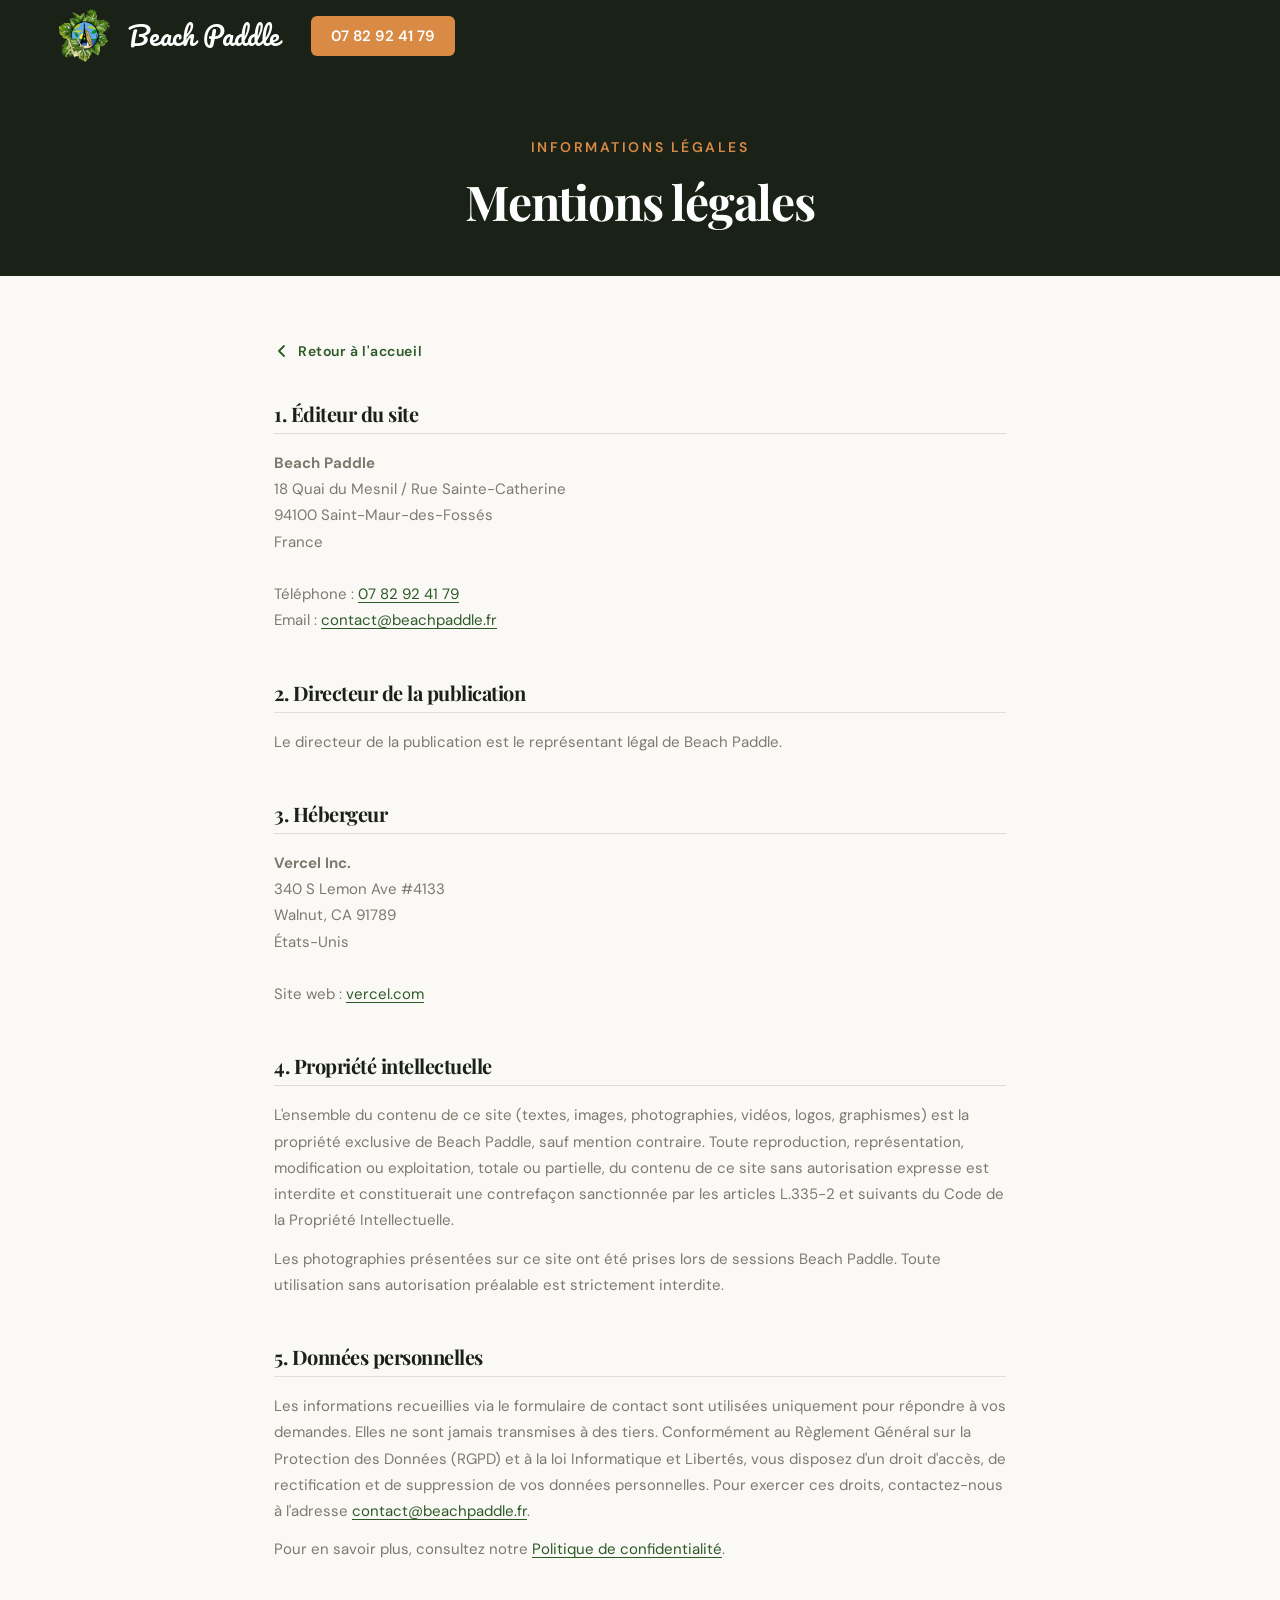
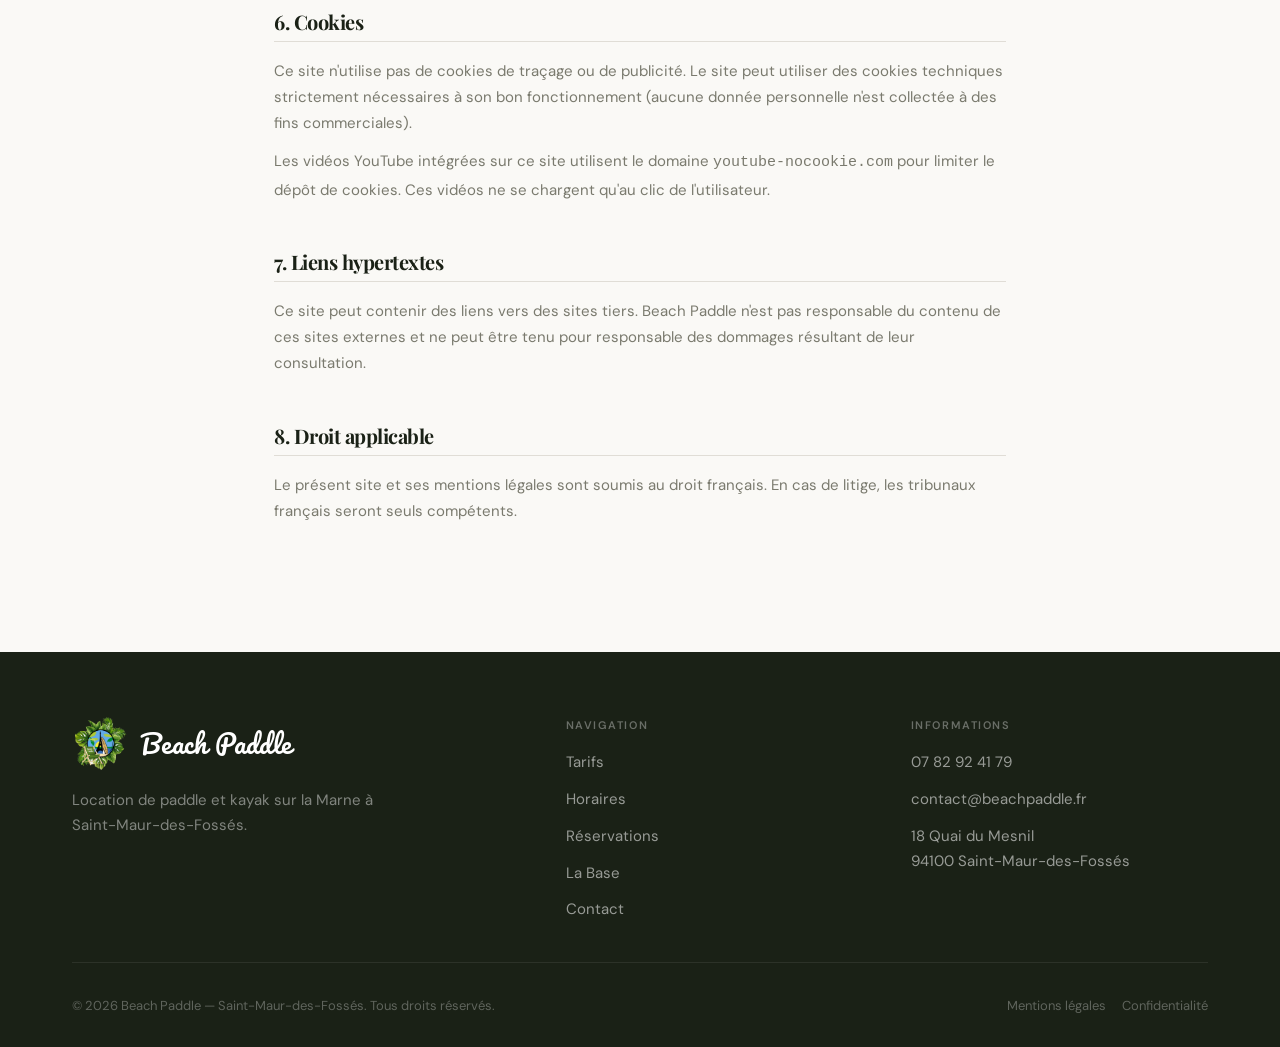
==== mentions-legales.html @ 18409915 "Add legal pages: mentions légales and politique de confidentialité Both pages include nav, footer, R" ====
<!DOCTYPE html>
<html lang="fr">
<head>
  <meta charset="UTF-8">
  <meta name="viewport" content="width=device-width, initial-scale=1.0">

  <title>Mentions légales — Beach Paddle | Saint-Maur-des-Fossés</title>
  <meta name="description" content="Mentions légales du site Beach Paddle — location de paddle et kayak sur la Marne à Saint-Maur-des-Fossés.">
  <meta name="robots" content="noindex, follow">
  <link rel="canonical" href="https://www.beachpaddle.fr/mentions-legales">

  <!-- Favicon -->
  <link rel="icon" type="image/png" href="Image Beach Paddle/LOGO à utiliser.png">

  <!-- Google Fonts -->
  <link rel="preconnect" href="https://fonts.googleapis.com">
  <link rel="preconnect" href="https://fonts.gstatic.com" crossorigin>
  <link href="https://fonts.googleapis.com/css2?family=Playfair+Display:ital,wght@0,400;0,700;1,400;1,700&family=DM+Sans:opsz,wght@9..40,300;9..40,400;9..40,500;9..40,600&family=Pacifico&display=swap" rel="stylesheet">

  <!-- Styles -->
  <link rel="stylesheet" href="css/style.css?v=6">

  <style>
    .legal-hero {
      background: var(--c-dark);
      padding: calc(var(--nav-h) + var(--sp-16)) var(--sp-6) var(--sp-12);
      text-align: center;
    }
    .legal-hero .section-label {
      color: var(--c-sand);
    }
    .legal-hero h1 {
      font-family: var(--font-serif);
      font-size: clamp(2rem, 5vw, 3rem);
      color: #fff;
      margin-top: var(--sp-3);
      font-weight: 700;
    }
    .legal-content {
      max-width: 780px;
      margin: 0 auto;
      padding: var(--sp-16) var(--sp-6) var(--sp-20);
    }
    .legal-section {
      margin-bottom: var(--sp-12);
    }
    .legal-section h2 {
      font-family: var(--font-serif);
      font-size: 1.25rem;
      font-weight: 700;
      color: var(--c-dark);
      margin-bottom: var(--sp-4);
      padding-bottom: var(--sp-2);
      border-bottom: 1px solid var(--c-border);
    }
    .legal-section p,
    .legal-section address {
      font-size: 0.9375rem;
      line-height: 1.75;
      color: var(--c-muted);
      font-style: normal;
      margin-bottom: var(--sp-3);
    }
    .legal-section a {
      color: var(--c-green);
      text-decoration: underline;
      text-underline-offset: 3px;
    }
    .legal-back {
      display: inline-flex;
      align-items: center;
      gap: 0.5rem;
      font-size: 0.875rem;
      font-weight: 600;
      color: var(--c-green);
      text-decoration: none;
      margin-bottom: var(--sp-10);
      letter-spacing: 0.04em;
    }
    .legal-back svg {
      width: 16px;
      height: 16px;
      flex-shrink: 0;
    }
    .legal-back:hover {
      color: var(--c-dark);
    }
  </style>
</head>
<body>

  <a href="#main" class="skip-link">Aller au contenu principal</a>

  <!-- NAVIGATION -->
  <nav class="nav" id="nav" role="navigation" aria-label="Navigation principale">
    <div class="nav-inner">
      <a href="/" class="nav-logo" aria-label="Beach Paddle — Accueil">
        <img src="Image Beach Paddle/New logo nobg.png" alt="Beach Paddle" width="44" height="44">
        <span class="nav-logo-text">Beach Paddle</span>
      </a>
      <a href="tel:0782924179" class="nav-cta" aria-label="Appeler Beach Paddle">
        07 82 92 41 79
      </a>
    </div>
  </nav>

  <main id="main">

    <div class="legal-hero">
      <span class="section-label">Informations légales</span>
      <h1>Mentions légales</h1>
    </div>

    <div class="legal-content">

      <a href="/" class="legal-back">
        <svg viewBox="0 0 16 16" fill="none" stroke="currentColor" stroke-width="1.8" stroke-linecap="round" stroke-linejoin="round" aria-hidden="true"><polyline points="10,3 5,8 10,13"/></svg>
        Retour à l'accueil
      </a>

      <div class="legal-section">
        <h2>1. Éditeur du site</h2>
        <address>
          <strong>Beach Paddle</strong><br>
          18 Quai du Mesnil / Rue Sainte-Catherine<br>
          94100 Saint-Maur-des-Fossés<br>
          France<br><br>
          Téléphone : <a href="tel:0782924179">07 82 92 41 79</a><br>
          Email : <a href="mailto:contact@beachpaddle.fr">contact@beachpaddle.fr</a>
        </address>
      </div>

      <div class="legal-section">
        <h2>2. Directeur de la publication</h2>
        <p>Le directeur de la publication est le représentant légal de Beach Paddle.</p>
      </div>

      <div class="legal-section">
        <h2>3. Hébergeur</h2>
        <address>
          <strong>Vercel Inc.</strong><br>
          340 S Lemon Ave #4133<br>
          Walnut, CA 91789<br>
          États-Unis<br><br>
          Site web : <a href="https://vercel.com" target="_blank" rel="noopener">vercel.com</a>
        </address>
      </div>

      <div class="legal-section">
        <h2>4. Propriété intellectuelle</h2>
        <p>L'ensemble du contenu de ce site (textes, images, photographies, vidéos, logos, graphismes) est la propriété exclusive de Beach Paddle, sauf mention contraire. Toute reproduction, représentation, modification ou exploitation, totale ou partielle, du contenu de ce site sans autorisation expresse est interdite et constituerait une contrefaçon sanctionnée par les articles L.335-2 et suivants du Code de la Propriété Intellectuelle.</p>
        <p>Les photographies présentées sur ce site ont été prises lors de sessions Beach Paddle. Toute utilisation sans autorisation préalable est strictement interdite.</p>
      </div>

      <div class="legal-section">
        <h2>5. Données personnelles</h2>
        <p>Les informations recueillies via le formulaire de contact sont utilisées uniquement pour répondre à vos demandes. Elles ne sont jamais transmises à des tiers. Conformément au Règlement Général sur la Protection des Données (RGPD) et à la loi Informatique et Libertés, vous disposez d'un droit d'accès, de rectification et de suppression de vos données personnelles. Pour exercer ces droits, contactez-nous à l'adresse <a href="mailto:contact@beachpaddle.fr">contact@beachpaddle.fr</a>.</p>
        <p>Pour en savoir plus, consultez notre <a href="/politique-confidentialite">Politique de confidentialité</a>.</p>
      </div>

      <div class="legal-section">
        <h2>6. Cookies</h2>
        <p>Ce site n'utilise pas de cookies de traçage ou de publicité. Le site peut utiliser des cookies techniques strictement nécessaires à son bon fonctionnement (aucune donnée personnelle n'est collectée à des fins commerciales).</p>
        <p>Les vidéos YouTube intégrées sur ce site utilisent le domaine <code>youtube-nocookie.com</code> pour limiter le dépôt de cookies. Ces vidéos ne se chargent qu'au clic de l'utilisateur.</p>
      </div>

      <div class="legal-section">
        <h2>7. Liens hypertextes</h2>
        <p>Ce site peut contenir des liens vers des sites tiers. Beach Paddle n'est pas responsable du contenu de ces sites externes et ne peut être tenu pour responsable des dommages résultant de leur consultation.</p>
      </div>

      <div class="legal-section">
        <h2>8. Droit applicable</h2>
        <p>Le présent site et ses mentions légales sont soumis au droit français. En cas de litige, les tribunaux français seront seuls compétents.</p>
      </div>

    </div>

  </main>

  <!-- FOOTER -->
  <footer class="footer" role="contentinfo">
    <div class="footer-inner">
      <div class="footer-top">
        <div class="footer-brand">
          <div class="footer-logo">
            <img src="Image Beach Paddle/New logo nobg.png" alt="Beach Paddle" width="40" height="40">
            <span class="footer-logo-text">Beach Paddle</span>
          </div>
          <p class="footer-tagline">
            Location de paddle et kayak sur la Marne à Saint-Maur-des-Fossés.
          </p>
        </div>

        <div>
          <div class="footer-col-title">Navigation</div>
          <nav class="footer-col-links" aria-label="Navigation pied de page">
            <a href="/#tarifs">Tarifs</a>
            <a href="/#horaires">Horaires</a>
            <a href="/#reservations">Réservations</a>
            <a href="/#la-base">La Base</a>
            <a href="/#contact">Contact</a>
          </nav>
        </div>

        <div>
          <div class="footer-col-title">Informations</div>
          <div class="footer-col-links">
            <a href="tel:0782924179">07 82 92 41 79</a>
            <a href="mailto:contact@beachpaddle.fr">contact@beachpaddle.fr</a>
            <a href="https://maps.google.com/?q=18+Quai+du+Mesnil+Saint-Maur-des-Fossés" target="_blank" rel="noopener">
              18 Quai du Mesnil<br>94100 Saint-Maur-des-Fossés
            </a>
          </div>
        </div>
      </div>

      <div class="footer-bottom">
        <p class="footer-copy">
          &copy; 2026 Beach Paddle — Saint-Maur-des-Fossés. Tous droits réservés.
        </p>
        <div class="footer-bottom-links">
          <a href="/mentions-legales">Mentions légales</a>
          <a href="/politique-confidentialite">Confidentialité</a>
        </div>
      </div>
    </div>
  </footer>

  <script src="js/main.js"></script>
</body>
</html>
---- css/style.css ----
/* ============================================================
   BEACH PADDLE — Design System
   Premium Paddle & Kayak · Saint-Maur-des-Fossés
   ============================================================ */

/* === TOKENS === */
:root {
  --c-bg:          #FAF9F6;
  --c-dark:        #1A2116;
  --c-green:       #2D5A27;
  --c-green-light: #3A7232;
  --c-water:       #4A7C8E;
  --c-sand:        #D98A45;
  --c-amber:       #D4A853;
  --c-text:        #2C2C2A;
  --c-muted:       #7A7A6E;
  --c-border:      #E0DDD6;
  --c-surface:     #F2F0EB;
  --c-white:       #FEFEFE;

  --font-serif: 'Playfair Display', Georgia, 'Times New Roman', serif;
  --font-sans:  'DM Sans', -apple-system, BlinkMacSystemFont, 'Segoe UI', sans-serif;

  --sp-1:  0.25rem;
  --sp-2:  0.5rem;
  --sp-3:  0.75rem;
  --sp-4:  1rem;
  --sp-5:  1.25rem;
  --sp-6:  1.5rem;
  --sp-8:  2rem;
  --sp-10: 2.5rem;
  --sp-12: 3rem;
  --sp-16: 4rem;
  --sp-20: 5rem;
  --sp-24: 6rem;
  --sp-32: 8rem;

  --max-w: 1200px;
  --nav-h: 72px;
  --radius: 6px;
  --radius-lg: 12px;

  --ease-out: cubic-bezier(0.16, 1, 0.3, 1);
  --ease-in-out: cubic-bezier(0.4, 0, 0.2, 1);
  --dur: 0.3s;
}

/* === RESET === */
*, *::before, *::after {
  box-sizing: border-box;
  margin: 0;
  padding: 0;
}

html {
  scroll-behavior: smooth;
  scroll-padding-top: var(--nav-h);
  -webkit-font-smoothing: antialiased;
  -moz-osx-font-smoothing: grayscale;
  text-rendering: optimizeLegibility;
  overflow-x: hidden;
}

body {
  font-family: var(--font-sans);
  font-size: 1rem;
  line-height: 1.65;
  color: var(--c-text);
  background-color: var(--c-bg);
  overflow-x: hidden;
}

img {
  display: block;
  max-width: 100%;
  height: auto;
}

a {
  color: inherit;
  text-decoration: none;
}

button {
  cursor: pointer;
  border: none;
  background: none;
  font-family: inherit;
  font-size: inherit;
}

ul, ol { list-style: none; }

/* === UTILITIES === */
.sr-only {
  position: absolute;
  width: 1px;
  height: 1px;
  padding: 0;
  margin: -1px;
  overflow: hidden;
  clip: rect(0, 0, 0, 0);
  white-space: nowrap;
  border: 0;
}

/* === SKIP LINK (a11y) === */
.skip-link {
  position: fixed;
  top: -100%;
  left: var(--sp-4);
  z-index: 9999;
  background: var(--c-dark);
  color: #fff;
  padding: var(--sp-2) var(--sp-4);
  border-radius: 0 0 var(--radius) var(--radius);
  font-size: 0.875rem;
  transition: top 0.2s;
}
.skip-link:focus { top: 0; }

/* === LAYOUT === */
.container {
  max-width: var(--max-w);
  margin-inline: auto;
  padding-inline: var(--sp-8);
}

/* === TYPOGRAPHY SYSTEM === */
h1, h2, h3, h4 {
  font-family: var(--font-serif);
  line-height: 1.1;
  letter-spacing: -0.025em;
}

.section-label {
  display: block;
  font-family: var(--font-sans);
  font-size: 0.875rem;
  font-weight: 600;
  letter-spacing: 0.18em;
  text-transform: uppercase;
  color: var(--c-green);
  margin-bottom: var(--sp-4);
}

.section-head {
  margin-bottom: var(--sp-10);
}

.section-head h2 {
  font-size: clamp(2.25rem, 4vw, 3rem);
  color: var(--c-dark);
  margin-bottom: var(--sp-3);
}

.section-head p {
  font-size: 1.0625rem;
  color: var(--c-muted);
  max-width: 52ch;
  line-height: 1.7;
}

/* === BUTTONS === */
.btn {
  display: inline-flex;
  align-items: center;
  gap: var(--sp-2);
  font-family: var(--font-sans);
  font-size: 0.875rem;
  font-weight: 500;
  letter-spacing: 0.03em;
  padding: 0.8125rem 1.75rem;
  border-radius: var(--radius);
  transition: all var(--dur) var(--ease-out);
  white-space: nowrap;
  line-height: 1;
}

.btn:active { transform: translateY(1px); }

.btn-primary {
  background: var(--c-sand);
  color: #fff;
}
.btn-primary:hover {
  background: #b8845a;
  transform: translateY(-1px);
  box-shadow: 0 6px 24px rgba(196, 149, 106, 0.35);
}

.btn-dark {
  background: var(--c-dark);
  color: #fff;
}
.btn-dark:hover {
  background: #2a3825;
  transform: translateY(-1px);
  box-shadow: 0 6px 24px rgba(26, 33, 22, 0.3);
}

.btn-ghost {
  background: transparent;
  color: rgba(255,255,255,0.9);
  border: 1px solid rgba(255,255,255,0.35);
}
.btn-ghost:hover {
  background: rgba(255,255,255,0.1);
  border-color: rgba(255,255,255,0.7);
  transform: translateY(-1px);
}

.btn-outline {
  background: transparent;
  color: var(--c-dark);
  border: 1.5px solid var(--c-dark);
}
.btn-outline:hover {
  background: var(--c-dark);
  color: #fff;
  transform: translateY(-1px);
}

.btn-ghost-sm {
  background: transparent;
  color: var(--c-muted);
  border: 1px solid rgba(26,33,22,0.2);
  font-size: 0.8125rem;
  padding: 0.45em 1em;
  border-radius: var(--radius);
}
.btn-ghost-sm:hover {
  color: var(--c-dark);
  border-color: rgba(26,33,22,0.5);
  transform: translateY(-1px);
}

.btn-sand {
  background: var(--c-sand);
  color: #fff;
}
.btn-sand:hover {
  background: #b87f55;
  transform: translateY(-1px);
  box-shadow: 0 6px 20px rgba(196, 149, 106, 0.35);
}

/* === NAVIGATION === */
.nav {
  position: fixed;
  top: 0;
  left: 0;
  right: 0;
  z-index: 900;
  height: var(--nav-h);
  transition: background var(--dur) var(--ease-in-out),
              box-shadow var(--dur) var(--ease-in-out);
}

.nav.is-scrolled {
  background: rgba(26, 33, 22, 0.96);
  backdrop-filter: blur(16px);
  -webkit-backdrop-filter: blur(16px);
  box-shadow: 0 1px 0 rgba(255,255,255,0.06);
}

.nav-inner {
  max-width: var(--max-w);
  margin-inline: auto;
  padding-inline: var(--sp-4);
  height: 100%;
  display: flex;
  align-items: center;
  gap: var(--sp-8);
}

.nav-logo {
  flex-shrink: 0;
  display: flex;
  align-items: center;
  gap: var(--sp-4);
}

.nav-logo img {
  width: 56px;
  height: 56px;
  object-fit: contain;
  border-radius: 50%;
}

.nav-logo-text {
  font-family: 'Pacifico', cursive;
  font-size: 1.65rem;
  font-weight: 400;
  color: #fff;
  letter-spacing: 0.01em;
  line-height: 1.2;
}

/* === NAV DROPDOWN === */
.nav-dropdown {
  position: relative;
  margin-left: auto;
}

.nav-dropdown-trigger {
  display: flex;
  align-items: center;
  gap: 8px;
  background: none;
  border: 1px solid rgba(255, 255, 255, 0.35);
  border-radius: 999px;
  padding: 7px 18px;
  font-family: var(--font-sans);
  font-size: 0.8125rem;
  font-weight: 600;
  letter-spacing: 0.1em;
  text-transform: uppercase;
  color: #fff;
  cursor: pointer;
  transition: background var(--dur-fast) ease, border-color var(--dur-fast) ease;
}

.nav-dropdown-trigger:hover {
  background: rgba(255, 255, 255, 0.1);
  border-color: rgba(255, 255, 255, 0.7);
}

.nav-dropdown-burger {
  width: 18px;
  height: 13px;
  stroke: currentColor;
  stroke-width: 2;
  fill: none;
  stroke-linecap: round;
  flex-shrink: 0;
}

.nav-dropdown-menu {
  position: absolute;
  top: calc(100% + 12px);
  right: 0;
  min-width: 200px;
  background: rgba(26, 33, 22, 0.97);
  backdrop-filter: blur(20px);
  -webkit-backdrop-filter: blur(20px);
  border: 1px solid rgba(255,255,255,0.08);
  border-radius: 14px;
  padding: 8px 0;
  display: flex;
  flex-direction: column;
  opacity: 0;
  transform: translateY(-8px);
  pointer-events: none;
  transition: opacity 0.2s ease, transform 0.2s ease;
  z-index: 910;
}

.nav-dropdown.is-open .nav-dropdown-menu {
  opacity: 1;
  transform: translateY(0);
  pointer-events: auto;
}

.nav-dropdown-menu[aria-hidden="true"] {
  visibility: hidden;
}

.nav-dropdown-menu[aria-hidden="false"] {
  visibility: visible;
}

.nav-dropdown-menu a {
  padding: 10px 22px;
  font-family: var(--font-sans);
  font-size: 0.875rem;
  font-weight: 500;
  letter-spacing: 0.06em;
  text-transform: uppercase;
  color: rgba(255,255,255,0.75);
  transition: color 0.15s ease, background 0.15s ease;
}

.nav-dropdown-menu a:hover {
  color: var(--c-sand);
  background: rgba(196, 149, 106, 0.08);
}

.nav-cta {
  flex-shrink: 0;
  font-size: 0.9375rem;
  font-weight: 600;
  color: #fff;
  background: var(--c-sand);
  padding: 0.5rem 1.25rem;
  border-radius: var(--radius);
  transition: background var(--dur) var(--ease-out), transform var(--dur) var(--ease-out);
}
.nav-cta:hover {
  background: #b8845a;
  transform: translateY(-1px);
}

.nav-toggle {
  display: none;
  flex-direction: column;
  gap: 5px;
  padding: var(--sp-2);
  margin-left: auto;
}

.nav-toggle span {
  display: block;
  width: 24px;
  height: 1.5px;
  background: #fff;
  border-radius: 2px;
  transition: transform var(--dur) var(--ease-out), opacity var(--dur);
  transform-origin: center;
}

.nav-toggle.is-open span:nth-child(1) { transform: translateY(6.5px) rotate(45deg); }
.nav-toggle.is-open span:nth-child(2) { opacity: 0; transform: scaleX(0); }
.nav-toggle.is-open span:nth-child(3) { transform: translateY(-6.5px) rotate(-45deg); }

/* === MOBILE MENU === */
.mobile-menu {
  position: fixed;
  inset: 0;
  z-index: 800;
  background: var(--c-dark);
  display: flex;
  flex-direction: column;
  justify-content: center;
  padding: var(--sp-8) var(--sp-6);
  opacity: 0;
  visibility: hidden;
  transition: opacity 0.4s var(--ease-out), visibility 0.4s;
  overflow-y: auto;
}

.mobile-menu.is-open {
  opacity: 1;
  visibility: visible;
}

.mobile-menu-links {
  display: flex;
  flex-direction: column;
  gap: var(--sp-3);
  margin-bottom: var(--sp-8);
}

.mobile-menu-links a {
  font-family: var(--font-serif);
  font-size: clamp(1.5rem, 5.5vw, 2.25rem);
  color: rgba(255,255,255,0.85);
  font-weight: 400;
  letter-spacing: -0.02em;
  transform: translateX(-20px);
  opacity: 0;
  transition: color 0.2s, transform 0.4s var(--ease-out), opacity 0.4s;
}

.mobile-menu.is-open .mobile-menu-links a {
  transform: translateX(0);
  opacity: 1;
}

.mobile-menu.is-open .mobile-menu-links a:nth-child(1)  { transition-delay: 0.04s; }
.mobile-menu.is-open .mobile-menu-links a:nth-child(2)  { transition-delay: 0.08s; }
.mobile-menu.is-open .mobile-menu-links a:nth-child(3)  { transition-delay: 0.12s; }
.mobile-menu.is-open .mobile-menu-links a:nth-child(4)  { transition-delay: 0.16s; }
.mobile-menu.is-open .mobile-menu-links a:nth-child(5)  { transition-delay: 0.20s; }
.mobile-menu.is-open .mobile-menu-links a:nth-child(6)  { transition-delay: 0.24s; }
.mobile-menu.is-open .mobile-menu-links a:nth-child(7)  { transition-delay: 0.28s; }
.mobile-menu.is-open .mobile-menu-links a:nth-child(8)  { transition-delay: 0.32s; }
.mobile-menu.is-open .mobile-menu-links a:nth-child(9)  { transition-delay: 0.36s; }
.mobile-menu.is-open .mobile-menu-links a:nth-child(10) { transition-delay: 0.40s; }
.mobile-menu.is-open .mobile-menu-links a:nth-child(11) { transition-delay: 0.44s; }
.mobile-menu.is-open .mobile-menu-links a:nth-child(12) { transition-delay: 0.48s; }
.mobile-menu.is-open .mobile-menu-links a:nth-child(13) { transition-delay: 0.52s; }

.mobile-menu-links a:hover { color: var(--c-sand); }

.mobile-menu-footer {
  border-top: 1px solid rgba(255,255,255,0.1);
  padding-top: var(--sp-6);
}

.mobile-menu-footer a {
  display: block;
  font-size: 1.125rem;
  font-weight: 500;
  color: rgba(255,255,255,0.6);
  margin-bottom: var(--sp-2);
  transition: color 0.2s;
}
.mobile-menu-footer a:first-child {
  font-size: 1.5rem;
  color: #fff;
  margin-bottom: var(--sp-3);
}
.mobile-menu-footer a:hover { color: var(--c-sand); }

/* === HERO === */
.hero {
  position: relative;
  min-height: 100dvh;
  display: flex;
  align-items: flex-end;
  padding-bottom: var(--sp-20);
  overflow: hidden;
}

.hero-media {
  position: absolute;
  inset: 0;
  z-index: 0;
}

.hero-media img {
  width: 100%;
  height: 100%;
  object-fit: cover;
  object-position: 65% 80%;
}

.hero-overlay {
  position: absolute;
  inset: 0;
  z-index: 1;
  background: rgba(26, 33, 22, 0.78);
}

.hero-content {
  position: relative;
  z-index: 2;
  max-width: 560px;
  margin-left: auto;
  margin-right: var(--sp-16);
  padding-inline: 0;
  width: 100%;
}

.hero-tag {
  display: inline-flex;
  align-items: center;
  gap: var(--sp-3);
  font-size: 0.8125rem;
  font-weight: 600;
  letter-spacing: 0.16em;
  text-transform: uppercase;
  color: var(--c-sand);
  margin-bottom: var(--sp-6);
  opacity: 0;
  transform: translateY(12px);
  animation: fadeUp 0.7s var(--ease-out) 0.3s forwards;
}

.hero-tag::before {
  display: none;
}

.hero-title {
  font-family: var(--font-serif);
  font-size: clamp(3rem, 6.5vw, 5.25rem);
  font-weight: 700;
  color: #fff;
  line-height: 1.05;
  letter-spacing: -0.03em;
  max-width: 12ch;
  margin-bottom: var(--sp-6);
  opacity: 0;
  transform: translateY(16px);
  animation: fadeUp 0.8s var(--ease-out) 0.5s forwards;
}

.hero-title em {
  font-style: italic;
  font-weight: 400;
  color: var(--c-sand);
}

.hero-sub {
  display: flex;
  flex-direction: column;
  gap: var(--sp-3);
  margin-bottom: var(--sp-10);
  opacity: 0;
  transform: translateY(12px);
  animation: fadeUp 0.7s var(--ease-out) 0.75s forwards;
}

.hero-sub-main {
  font-family: var(--font-serif);
  font-style: italic;
  font-weight: 400;
  font-size: clamp(1.125rem, 2.2vw, 1.4rem);
  color: rgba(255, 255, 255, 0.92);
  letter-spacing: 0.01em;
  line-height: 1.3;
}

.hero-sub-season {
  display: inline-flex;
  align-items: center;
  gap: 0.5rem;
  font-family: var(--font-sans);
  font-size: 0.6875rem;
  font-weight: 600;
  letter-spacing: 0.14em;
  text-transform: uppercase;
  color: rgba(255, 255, 255, 0.45);
}

.hero-sub-dot {
  display: inline-block;
  width: 5px;
  height: 5px;
  border-radius: 50%;
  background: var(--c-sand);
  flex-shrink: 0;
}

.hero-actions {
  display: flex;
  gap: var(--sp-3);
  flex-wrap: wrap;
  opacity: 0;
  transform: translateY(12px);
  animation: fadeUp 0.7s var(--ease-out) 0.95s forwards;
}


.hero-scroll {
  position: absolute;
  bottom: var(--sp-8);
  right: var(--sp-8);
  z-index: 2;
  display: flex;
  flex-direction: column;
  align-items: center;
  gap: var(--sp-2);
  opacity: 0;
  animation: fadeIn 0.6s ease 1.5s forwards;
}

.hero-scroll span {
  font-size: 0.625rem;
  font-weight: 600;
  letter-spacing: 0.2em;
  text-transform: uppercase;
  color: rgba(255,255,255,0.45);
  writing-mode: vertical-rl;
  transform: rotate(180deg);
}

.hero-scroll-line {
  width: 1px;
  height: 60px;
  background: linear-gradient(to bottom, rgba(255,255,255,0), rgba(255,255,255,0.3));
  animation: scrollPulse 2.5s ease-in-out infinite 2s;
}

/* === INTRO STRIP === */
.intro-strip {
  background: var(--c-dark);
  padding: var(--sp-12) 0;
  overflow: hidden;
}

.intro-strip-inner {
  max-width: var(--max-w);
  margin-inline: auto;
  padding-inline: var(--sp-8);
  display: grid;
  grid-template-columns: repeat(3, 1fr);
  gap: var(--sp-8);
}

.intro-item {
  display: flex;
  flex-direction: column;
  gap: var(--sp-2);
  padding-left: var(--sp-6);
  border-left: 1px solid rgba(255,255,255,0.12);
}

.intro-item:first-child { border-left: none; padding-left: 0; }

.intro-item-label {
  font-size: 0.6875rem;
  font-weight: 600;
  letter-spacing: 0.18em;
  text-transform: uppercase;
  color: var(--c-sand);
}

.intro-item-value {
  font-family: var(--font-serif);
  font-size: clamp(1.5rem, 3vw, 2rem);
  font-weight: 400;
  color: #fff;
  letter-spacing: -0.02em;
  line-height: 1.1;
}

.intro-item-sub {
  font-size: 0.8125rem;
  color: rgba(255,255,255,0.45);
  line-height: 1.4;
}

/* === TARIFS === */
.section-tarifs {
  padding: var(--sp-24) 0;
  background: var(--c-bg);
}

.tarifs-grid {
  display: grid;
  grid-template-columns: 1fr 2fr;
  gap: var(--sp-16);
  align-items: start;
}

.tarifs-intro {
  position: sticky;
  top: calc(var(--nav-h) + var(--sp-8));
}

.tarifs-intro h2 {
  font-size: clamp(2.25rem, 4vw, 3rem);
  color: var(--c-dark);
  margin-bottom: var(--sp-4);
}

.tarifs-intro p {
  font-size: 1rem;
  color: var(--c-muted);
  line-height: 1.75;
  margin-bottom: var(--sp-6);
  max-width: 34ch;
}

.tarifs-note {
  font-size: 0.8125rem;
  color: var(--c-muted);
  line-height: 1.6;
  padding: var(--sp-4);
  background: var(--c-surface);
  border-left: 2px solid var(--c-green);
  border-radius: 0 var(--radius) var(--radius) 0;
}

.tarifs-contrat {
  margin-top: var(--sp-3);
  font-size: 0.875rem;
  color: var(--c-muted);
}

.tarifs-contrat-link {
  color: var(--c-green);
  text-decoration: underline;
  text-underline-offset: 3px;
  font-weight: 500;
  transition: color 0.2s;
}

.tarifs-contrat-link:hover {
  color: var(--c-dark);
}

.tarifs-tables {
  display: flex;
  flex-direction: column;
  gap: var(--sp-8);
}

.tarifs-block {
  background: var(--c-white);
  border-radius: var(--radius-lg);
  overflow: visible;
  border: 1px solid var(--c-border);
}

.tarifs-block-head {
  display: flex;
  align-items: center;
  gap: var(--sp-3);
  padding: var(--sp-4) var(--sp-6);
  background: var(--c-surface);
  border-bottom: 1px solid var(--c-border);
  border-radius: var(--radius-lg) var(--radius-lg) 0 0;
}

.tarifs-block-icon {
  width: 36px;
  height: 36px;
  border-radius: 50%;
  background: var(--c-dark);
  display: flex;
  align-items: center;
  justify-content: center;
  flex-shrink: 0;
}

.tarifs-block-icon svg {
  width: 16px;
  height: 16px;
  fill: none;
  stroke: #fff;
  stroke-width: 1.5;
  stroke-linecap: round;
  stroke-linejoin: round;
}

.tarifs-block-title {
  font-family: var(--font-serif);
  font-size: 1.125rem;
  font-weight: 600;
  color: var(--c-dark);
  letter-spacing: -0.01em;
}

.tarifs-table-wrap {
  overflow-x: auto;
  -webkit-overflow-scrolling: touch;
}

.tarifs-table {
  width: 100%;
  min-width: 460px;
  border-collapse: collapse;
}

.tarifs-table thead tr {
  border-bottom: 1px solid var(--c-border);
}

.tarifs-table thead th {
  font-family: var(--font-sans);
  font-size: 0.6875rem;
  font-weight: 600;
  letter-spacing: 0.12em;
  text-transform: uppercase;
  color: var(--c-muted);
  padding: var(--sp-3) var(--sp-6);
  text-align: right;
  white-space: nowrap;
}

.tarifs-table thead th:first-child {
  text-align: left;
}

.tarifs-table tbody tr {
  border-bottom: 1px solid var(--c-border);
  transition: background 0.15s;
}

.tarifs-table tbody tr:last-child { border-bottom: none; }

.tarifs-table tbody tr:hover { background: var(--c-surface); }

.tarifs-table tbody td {
  padding: var(--sp-4) var(--sp-6);
  font-size: 0.9375rem;
}

.tarifs-table tbody td:first-child {
  font-weight: 500;
  color: var(--c-dark);
  white-space: nowrap;
}

.tarifs-table tbody td:not(:first-child) {
  text-align: right;
  font-variant-numeric: tabular-nums;
  color: var(--c-muted);
}

.tarifs-table .price {
  font-weight: 600;
  color: var(--c-dark);
  font-size: 1rem;
}

.tarifs-table .price-highlight {
  color: var(--c-green);
}

.tarifs-special {
  padding: var(--sp-4) var(--sp-6);
  background: rgba(45, 90, 39, 0.06);
  border-top: 1px solid rgba(45, 90, 39, 0.12);
  font-size: 0.875rem;
  color: var(--c-green);
  font-weight: 500;
  text-align: center;
}

/* === HORAIRES === */
.section-horaires {
  background: var(--c-dark);
  padding: var(--sp-24) 0;
  position: relative;
  overflow: hidden;
}

.horaires-bg {
  position: absolute;
  inset: 0;
  z-index: 0;
  opacity: 0.09;
}

.horaires-bg img {
  width: 100%;
  height: 100%;
  object-fit: cover;
  object-position: center 40%;
  filter: grayscale(100%);
}

.horaires-inner {
  position: relative;
  z-index: 1;
  max-width: var(--max-w);
  margin-inline: auto;
  padding-inline: var(--sp-8);
  display: grid;
  grid-template-columns: 1fr 1fr;
  gap: var(--sp-16);
  align-items: center;
}

.horaires-head h2 {
  font-size: clamp(2.25rem, 4vw, 3rem);
  color: #fff;
  margin-bottom: var(--sp-4);
}

.horaires-head p {
  font-size: 1rem;
  color: rgba(255,255,255,0.5);
  line-height: 1.7;
}

.horaires-list {
  display: flex;
  flex-direction: column;
}

.horaires-row {
  display: flex;
  justify-content: space-between;
  align-items: baseline;
  padding: var(--sp-5) 0;
  border-bottom: 1px solid rgba(255,255,255,0.08);
  gap: var(--sp-4);
}

.horaires-row:first-child {
  border-top: 1px solid rgba(255,255,255,0.08);
}

.horaires-day {
  font-size: 1rem;
  font-weight: 400;
  color: rgba(255,255,255,0.6);
  letter-spacing: 0.01em;
}

.horaires-time {
  font-family: var(--font-serif);
  font-size: 1.375rem;
  font-weight: 400;
  color: #fff;
  letter-spacing: -0.02em;
  font-variant-numeric: tabular-nums;
  white-space: nowrap;
}

.horaires-season-block {
  margin-bottom: var(--sp-6);
}

.horaires-season-block:last-of-type {
  margin-bottom: 0;
}

.horaires-season-title {
  font-size: 0.6875rem;
  font-weight: 600;
  letter-spacing: 0.16em;
  text-transform: uppercase;
  color: var(--c-sand);
  margin-bottom: var(--sp-2);
  margin-top: var(--sp-6);
  padding-bottom: var(--sp-2);
  border-bottom: 1px solid rgba(196, 149, 106, 0.2);
}

.horaires-season-block:first-child .horaires-season-title {
  margin-top: 0;
}

.horaires-meteo {
  display: flex;
  align-items: flex-start;
  gap: var(--sp-3);
  margin-top: var(--sp-6);
  padding: var(--sp-4) var(--sp-5);
  background: rgba(255,255,255,0.04);
  border: 1px solid rgba(255,255,255,0.08);
  border-radius: var(--radius);
  font-size: 0.8125rem;
  color: rgba(255,255,255,0.45);
  line-height: 1.6;
}

.horaires-meteo::before {
  content: '☁';
  font-size: 1rem;
  flex-shrink: 0;
  opacity: 0.6;
  line-height: 1.4;
}

.horaires-season {
  display: inline-flex;
  align-items: center;
  gap: var(--sp-2);
  margin-top: var(--sp-6);
  padding: var(--sp-2) var(--sp-4);
  border: 1px solid rgba(196, 149, 106, 0.35);
  border-radius: 100px;
  font-size: 0.8125rem;
  font-weight: 500;
  color: var(--c-sand);
  letter-spacing: 0.04em;
}

.horaires-season::before {
  content: '';
  display: block;
  width: 6px;
  height: 6px;
  border-radius: 50%;
  background: var(--c-sand);
}

/* === RÉSERVATIONS === */
.section-reservations {
  position: relative;
  padding: var(--sp-32) 0;
  overflow: hidden;
  display: flex;
  align-items: center;
}

.reservations-media {
  position: absolute;
  inset: 0;
  z-index: 0;
}

.reservations-media img {
  width: 100%;
  height: 100%;
  object-fit: cover;
  object-position: center 75%;
}

.reservations-overlay {
  position: absolute;
  inset: 0;
  z-index: 1;
  background: rgba(26, 33, 22, 0.68);
}

.reservations-content {
  position: relative;
  z-index: 2;
  max-width: var(--max-w);
  margin-inline: auto;
  padding-inline: var(--sp-8);
  max-width: 56ch;
}

.reservations-content h2 {
  font-size: clamp(2.25rem, 4.5vw, 3.25rem);
  color: #fff;
  margin-bottom: var(--sp-4);
}

.reservations-content p {
  font-size: 1.0625rem;
  color: rgba(255,255,255,0.65);
  line-height: 1.7;
  margin-bottom: var(--sp-8);
}

.reservations-intro {
  margin-top: var(--sp-8);
  margin-bottom: var(--sp-8);
  display: flex;
  flex-direction: column;
  gap: var(--sp-3);
}

.reservations-intro-main {
  font-family: var(--font-serif);
  font-style: italic;
  font-size: clamp(1.25rem, 2.5vw, 1.625rem);
  font-weight: 400;
  color: rgba(255, 255, 255, 0.92);
  line-height: 1.35;
}

.reservations-intro-note {
  display: block;
  font-family: var(--font-sans);
  font-size: 0.6875rem;
  font-weight: 600;
  letter-spacing: 0.13em;
  text-transform: uppercase;
  color: rgba(255, 255, 255, 0.38);
}

.reservations-intro-note::before {
  display: none;
}

.reservations-phone {
  display: flex;
  align-items: center;
  gap: var(--sp-4);
  margin-bottom: var(--sp-6);
}

.phone-num {
  font-family: var(--font-serif);
  font-size: clamp(1.75rem, 3.5vw, 2.5rem);
  font-weight: 400;
  color: #fff;
  letter-spacing: -0.02em;
}

.reservations-actions {
  display: flex;
  gap: var(--sp-3);
  flex-wrap: wrap;
  margin-bottom: var(--sp-6);
}

.reservations-note {
  font-size: 0.8125rem;
  color: rgba(255,255,255,0.4);
  line-height: 1.6;
}

/* === LA BASE === */
.section-base {
  padding: 0;
  overflow: hidden;
}

.base-split {
  display: grid;
  grid-template-columns: 1fr 1fr;
  min-height: 680px;
}

.base-media {
  position: relative;
  overflow: hidden;
}

.base-media img {
  width: 100%;
  height: 100%;
  object-fit: cover;
  object-position: center;
  transition: transform 0.6s var(--ease-out);
}

.base-media:hover img { transform: scale(1.03); }

.base-body {
  padding: var(--sp-20) var(--sp-16);
  display: flex;
  flex-direction: column;
  background: var(--c-bg);
}

.base-body-main {
  flex: 1;
  display: flex;
  flex-direction: column;
  justify-content: center;
}

.base-body h2 {
  font-size: clamp(2rem, 3.5vw, 2.75rem);
  color: var(--c-dark);
  margin-bottom: var(--sp-6);
}

.base-body > p {
  font-size: 1.0625rem;
  color: var(--c-muted);
  line-height: 1.75;
  margin-bottom: var(--sp-8);
  max-width: 48ch;
}

.base-features {
  display: flex;
  flex-direction: column;
  gap: var(--sp-3);
  margin-top: var(--sp-6);
  margin-bottom: var(--sp-10);
}

.base-features li {
  display: flex;
  align-items: center;
  gap: var(--sp-3);
  font-size: 0.9375rem;
  color: var(--c-text);
}

.base-features li::before {
  content: '';
  width: 6px;
  height: 6px;
  border-radius: 50%;
  background: var(--c-green);
  flex-shrink: 0;
}

.base-actions {
  display: flex;
  gap: var(--sp-3);
  flex-wrap: wrap;
}

.base-plan-link {
  display: inline-flex;
  align-items: center;
  gap: 0.5rem;
  align-self: flex-start;
  margin-top: var(--sp-5);
  font-family: var(--font-sans);
  font-size: 0.8125rem;
  font-weight: 600;
  letter-spacing: 0.06em;
  color: var(--c-green);
  text-decoration: none;
  border-bottom: 1px solid transparent;
  transition: color 0.2s ease, border-color 0.2s ease;
}

.base-plan-link svg {
  width: 14px;
  height: 14px;
  flex-shrink: 0;
  transition: transform 0.25s ease;
}

.base-plan-link:hover {
  color: var(--c-dark);
  border-bottom-color: var(--c-dark);
}

.base-plan-link:hover svg {
  transform: translateX(2px);
}

.base-team-strip {
  background: var(--c-dark);
  padding: var(--sp-8) var(--sp-16);
  display: flex;
  align-items: center;
  gap: var(--sp-6);
}

.base-team-img {
  width: 56px;
  height: 56px;
  border-radius: 50%;
  overflow: hidden;
  border: 2px solid rgba(255,255,255,0.2);
  flex-shrink: 0;
}

.base-team-img img {
  width: 100%;
  height: 100%;
  object-fit: cover;
  object-position: top;
}

.base-team-text {
  font-size: 0.875rem;
  color: rgba(255,255,255,0.6);
  line-height: 1.5;
}

.base-team-text strong {
  display: block;
  color: #fff;
  font-size: 1rem;
  font-weight: 500;
  margin-bottom: 2px;
}

/* === GROUPES === */
.section-groupes {
  padding: var(--sp-24) 0;
  background: var(--c-bg);
}

.section-groupes .section-label { color: var(--c-sand); }

.groupes-head h2 {
  font-size: clamp(2.25rem, 4vw, 3rem);
  color: var(--c-dark);
  margin-bottom: var(--sp-3);
  white-space: nowrap;
}

.groupes-head p {
  font-size: 1.0625rem;
  color: var(--c-muted);
  line-height: 1.7;
  max-width: 52ch;
  margin-bottom: var(--sp-10);
}

.groupes-cards {
  display: grid;
  grid-template-columns: 1fr 1fr;
  gap: var(--sp-4);
}

.groupe-card {
  position: relative;
  border-radius: var(--radius-lg);
  overflow: hidden;
  aspect-ratio: 3/4;
}

.groupe-card-media {
  position: absolute;
  inset: 0;
}

.groupe-card-media img {
  width: 100%;
  height: 100%;
  object-fit: cover;
  transition: transform 0.6s var(--ease-out);
}

.groupe-card:hover .groupe-card-media img {
  transform: scale(1.04);
}

.groupe-card-overlay {
  position: absolute;
  inset: 0;
  background: linear-gradient(
    to bottom,
    rgba(26, 33, 22, 0.97) 0%,
    rgba(26, 33, 22, 0.78) 45%,
    rgba(26, 33, 22, 0.42) 100%
  );
}

.groupe-card-body {
  position: absolute;
  top: 0;
  left: 0;
  right: 0;
  padding: var(--sp-8) var(--sp-5);
  display: flex;
  flex-direction: column;
  align-items: center;
  justify-content: flex-start;
  text-align: center;
  gap: var(--sp-3);
}

.groupe-card-tag {
  display: inline-block;
  width: fit-content;
  font-size: 0.6875rem;
  font-weight: 600;
  letter-spacing: 0.15em;
  text-transform: uppercase;
  color: var(--c-sand);
  border: 1px solid rgba(196, 149, 106, 0.4);
  padding: var(--sp-1) var(--sp-3);
  border-radius: 100px;
}

.groupe-card-body h3 {
  font-family: var(--font-serif);
  font-size: clamp(1rem, 1.2vw, 1.25rem);
  font-weight: 700;
  color: #fff;
  letter-spacing: -0.02em;
  line-height: 1.15;
  min-height: 1.5em;
}

.groupe-card-desc {
  font-size: 0.9375rem;
  color: rgba(255,255,255,0.6);
  line-height: 1.65;
}

.groupe-card-features {
  display: flex;
  flex-direction: column;
  gap: var(--sp-2);
  margin-top: var(--sp-1);
  align-items: center;
}

.groupe-card-features li {
  display: flex;
  align-items: center;
  gap: var(--sp-3);
  font-size: 0.875rem;
  color: rgba(255,255,255,0.55);
}

.groupe-card-features li::before {
  content: '';
  width: 5px;
  height: 5px;
  border-radius: 50%;
  background: var(--c-sand);
  flex-shrink: 0;
}

.groupe-card-cta {
  margin-top: var(--sp-2);
}

.groupes-strip {
  display: grid;
  grid-template-columns: repeat(4, 1fr);
  gap: var(--sp-1);
  margin-top: var(--sp-4);
}

.groupes-strip-item {
  padding: var(--sp-5) var(--sp-6);
  background: var(--c-surface);
  border-radius: var(--radius);
  border: 1px solid var(--c-border);
  text-align: center;
}

.groupes-strip-value {
  display: block;
  font-family: var(--font-serif);
  font-size: 1.375rem;
  font-weight: 400;
  color: var(--c-dark);
  letter-spacing: -0.02em;
  margin-bottom: var(--sp-1);
}

.groupes-strip-label {
  display: block;
  font-size: 0.75rem;
  font-weight: 500;
  letter-spacing: 0.08em;
  text-transform: uppercase;
  color: var(--c-muted);
}

@media (max-width: 1024px) {
  .groupes-strip {
    grid-template-columns: repeat(2, 1fr);
  }
}

@media (max-width: 768px) {
  .section-groupes { padding: var(--sp-16) 0; }

  .groupes-cards {
    grid-template-columns: 1fr;
    gap: var(--sp-4);
  }

  .groupe-card { aspect-ratio: 4/3; }

  .groupe-card-body { padding: var(--sp-6); }

  .groupes-strip {
    grid-template-columns: repeat(2, 1fr);
    gap: var(--sp-2);
    margin-top: var(--sp-4);
  }

  .groupes-strip-item { padding: var(--sp-4); }
}

/* === BEACH PADDLE DOG === */
.section-paddledog {
  position: relative;
  padding: var(--sp-32) 0;
  background: var(--c-dark);
  overflow: hidden;
}

.section-paddledog::before {
  content: '';
  position: absolute;
  inset: 0;
  background: radial-gradient(ellipse at 70% 50%, rgba(196,149,106,0.08) 0%, transparent 65%);
  pointer-events: none;
}

.paddledog-overlay {
  position: absolute;
  inset: 0;
  background: radial-gradient(ellipse at 20% 50%, rgba(45,90,39,0.12) 0%, transparent 60%);
  pointer-events: none;
}

.paddledog-inner {
  display: grid;
  grid-template-columns: 1fr auto;
  gap: var(--sp-20);
  align-items: center;
}

.paddledog-badges {
  display: flex;
  align-items: center;
  gap: var(--sp-4);
  margin-bottom: var(--sp-6);
}

.paddledog-badges .section-label {
  margin-bottom: 0;
}

.paddledog-new {
  display: inline-block;
  background: var(--c-sand);
  color: var(--c-dark);
  font-family: var(--font-sans);
  font-size: 0.625rem;
  font-weight: 700;
  letter-spacing: 0.14em;
  text-transform: uppercase;
  padding: 4px 12px;
  border-radius: 100px;
}

.paddledog-content h2 {
  font-size: clamp(2rem, 3.5vw, 2.75rem);
  color: #fff;
  margin-bottom: var(--sp-8);
  line-height: 1.15;
}

.paddledog-content > p {
  font-size: 1.0625rem;
  color: rgba(255,255,255,0.6);
  line-height: 1.8;
  max-width: 52ch;
  margin-bottom: var(--sp-10);
  padding-bottom: var(--sp-10);
  border-bottom: 1px solid rgba(255,255,255,0.08);
}

.paddledog-features {
  display: flex;
  flex-direction: column;
  gap: var(--sp-5);
  margin-bottom: var(--sp-12);
}

.paddledog-features li {
  display: flex;
  align-items: center;
  gap: var(--sp-4);
  font-size: 0.9375rem;
  color: rgba(255,255,255,0.75);
  line-height: 1.5;
}

.paddledog-features svg {
  width: 20px;
  height: 20px;
  stroke: var(--c-sand);
  fill: none;
  flex-shrink: 0;
}

.paddledog-price {
  display: flex;
  align-items: baseline;
  gap: var(--sp-2);
  padding-top: var(--sp-4);
  border-top: 1px solid rgba(255,255,255,0.12);
  margin-bottom: var(--sp-6);
}

.paddledog-price-amount {
  font-family: var(--font-display);
  font-size: 2.5rem;
  font-weight: 700;
  color: var(--c-sand);
  line-height: 1;
}

.price-currency {
  font-size: 0.55em;
  font-weight: 600;
  vertical-align: super;
  line-height: 1;
  margin-left: 0.1em;
  letter-spacing: 0;
}

.paddledog-price-detail {
  font-size: 0.9375rem;
  font-weight: 400;
  color: rgba(255,255,255,0.4);
}

.paddledog-actions {
  display: flex;
  gap: var(--sp-4);
  flex-wrap: wrap;
}

.paddledog-slider {
  position: relative;
  width: 480px;
  max-width: 100%;
  flex-shrink: 0;
}

.paddledog-slides {
  position: relative;
  width: 100%;
  height: 560px;
  border-radius: var(--radius-lg);
  overflow: hidden;
  box-shadow: 0 24px 64px rgba(0,0,0,0.45);
  border: 1px solid rgba(196,149,106,0.2);
}

.paddledog-slide {
  position: absolute;
  inset: 0;
  opacity: 0;
  transition: opacity 0.5s ease;
  pointer-events: none;
}

.paddledog-slide.is-active {
  opacity: 1;
  pointer-events: auto;
}

.paddledog-slide img {
  width: 100%;
  height: 100%;
  object-fit: cover;
  display: block;
}

.paddledog-arrow {
  position: absolute;
  top: 50%;
  transform: translateY(-50%);
  width: 44px;
  height: 44px;
  border-radius: 50%;
  background: rgba(26,33,22,0.75);
  backdrop-filter: blur(8px);
  border: 1px solid rgba(255,255,255,0.12);
  color: #fff;
  cursor: pointer;
  display: flex;
  align-items: center;
  justify-content: center;
  transition: background 0.2s ease, transform 0.2s ease;
  z-index: 2;
}

.paddledog-arrow:hover {
  background: rgba(196,149,106,0.7);
  transform: translateY(-50%) scale(1.08);
}

.paddledog-arrow svg {
  width: 20px;
  height: 20px;
  stroke: currentColor;
  stroke-width: 2.2;
  fill: none;
  stroke-linecap: round;
  stroke-linejoin: round;
}

.paddledog-arrow-prev { left: var(--sp-3); }
.paddledog-arrow-next { right: var(--sp-3); }

.paddledog-dots {
  display: flex;
  justify-content: center;
  gap: var(--sp-2);
  margin-top: var(--sp-4);
}

.paddledog-dot {
  width: 8px;
  height: 8px;
  border-radius: 50%;
  background: rgba(255,255,255,0.25);
  border: none;
  cursor: pointer;
  transition: background 0.2s ease, transform 0.2s ease;
  padding: 0;
}

.paddledog-dot.is-active {
  background: var(--c-sand);
  transform: scale(1.25);
}

/* === FITNESS === */
.section-fitness {
  background: var(--c-surface);
  overflow: hidden;
}

.fitness-inner {
  display: grid;
  grid-template-columns: 1fr 1.25fr;
  min-height: 680px;
  max-width: var(--max-w);
  margin-inline: auto;
  padding-inline: var(--sp-8);
  gap: var(--sp-10);
}

/* Colonne texte */
.fitness-content {
  padding: var(--sp-16) var(--sp-8) var(--sp-16) 0;
  display: flex;
  flex-direction: column;
  justify-content: center;
}

.fitness-content .section-label {
  color: var(--c-sand);
}

.fitness-content h2 {
  font-size: clamp(2.25rem, 4vw, 3.25rem);
  color: var(--c-dark);
  line-height: 1.05;
  margin-top: var(--sp-2);
  margin-bottom: var(--sp-6);
}

.fitness-content h2 em {
  font-style: italic;
  color: var(--c-green);
}

.fitness-content > p {
  font-size: 1rem;
  color: var(--c-muted);
  line-height: 1.75;
  max-width: 48ch;
  margin-bottom: var(--sp-4);
  padding-bottom: var(--sp-4);
  border-bottom: 1px solid var(--c-border);
}

.fitness-features {
  display: flex;
  flex-direction: column;
  gap: var(--sp-3);
  margin-bottom: var(--sp-4);
  padding-top: var(--sp-1);
}

.fitness-features li {
  display: flex;
  align-items: center;
  gap: var(--sp-3);
  font-size: 0.9375rem;
  color: var(--c-text);
  font-weight: 500;
}

.fitness-features svg {
  width: 20px;
  height: 20px;
  stroke: var(--c-green);
  fill: none;
  flex-shrink: 0;
}

.fitness-price {
  display: flex;
  align-items: baseline;
  gap: var(--sp-2);
  padding-top: var(--sp-4);
  border-top: 1px solid var(--c-border);
  margin-bottom: var(--sp-6);
}

.fitness-price-amount {
  font-family: var(--font-display);
  font-size: 2.5rem;
  font-weight: 700;
  color: var(--c-dark);
  line-height: 1;
}

.fitness-price-detail {
  font-size: 0.9375rem;
  color: var(--c-muted);
  font-weight: 400;
}

.fitness-cta {
  display: flex;
}

/* Carrousel fitness */
.fitness-slider {
  position: relative;
  width: 100%;
  align-self: center;
}

.fitness-slides {
  position: relative;
  width: 100%;
  height: 520px;
  border-radius: 20px;
  overflow: hidden;
  box-shadow: 0 20px 60px rgba(45,90,39,0.2);
  border: 1px solid rgba(45,90,39,0.12);
}

.fitness-slide {
  position: absolute;
  inset: 0;
  opacity: 0;
  transition: opacity 0.5s ease;
  pointer-events: none;
}

.fitness-slide.is-active {
  opacity: 1;
  pointer-events: auto;
}

.fitness-slide img {
  width: 100%;
  height: 100%;
  object-fit: cover;
  display: block;
}

.fitness-controls {
  display: flex;
  align-items: center;
  gap: var(--sp-4);
  margin-top: var(--sp-5);
  padding: 0 2px;
}

.fitness-arrow {
  width: 38px;
  height: 38px;
  border-radius: 50%;
  background: transparent;
  border: 1.5px solid var(--c-green);
  color: var(--c-green);
  cursor: pointer;
  display: flex;
  align-items: center;
  justify-content: center;
  flex-shrink: 0;
  transition: background 0.2s ease, color 0.2s ease;
}

.fitness-arrow:hover {
  background: var(--c-green);
  color: #fff;
}

.fitness-arrow svg {
  width: 16px;
  height: 16px;
  stroke: currentColor;
  stroke-width: 2.2;
  fill: none;
  stroke-linecap: round;
  stroke-linejoin: round;
}

.fitness-bars {
  flex: 1;
  display: flex;
  gap: 6px;
  align-items: center;
}

.fitness-bar {
  flex: 1;
  height: 3px;
  border-radius: 2px;
  background: rgba(45,90,39,0.18);
  transition: background 0.3s ease;
}

.fitness-bar.is-active {
  background: var(--c-green);
}

@media (max-width: 1024px) {
  .fitness-inner { grid-template-columns: 1fr; gap: 0; }
  .fitness-content { padding: var(--sp-16) 0 var(--sp-8) 0; }
  .fitness-slides { height: 400px; }
}

@media (max-width: 768px) {
  .fitness-inner { padding-inline: var(--sp-5); }
  .fitness-content { padding: var(--sp-12) 0 var(--sp-8) 0; }
  .fitness-content h2 { font-size: 2.25rem; }
  .fitness-slides { height: 280px; border-radius: 14px; }
  .fitness-cta .btn { width: 100%; justify-content: center; }
}

/* === APÉRO === */
/* === APÉRO === */
.section-apero {
  background: var(--c-dark);
  padding: var(--sp-24) 0;
  overflow: hidden;
}


/* Top zone: text left, photo right */
.apero-top {
  display: grid;
  grid-template-columns: 1fr 42%;
  gap: var(--sp-16);
  align-items: center;
  margin-bottom: var(--sp-16);
}

.apero-header .section-label {
  display: block;
  margin-bottom: var(--sp-3);
}

.apero-header h2 {
  font-size: clamp(2.25rem, 4vw, 3.5rem);
  color: #fff;
  line-height: 1.1;
  margin-bottom: var(--sp-6);
}

.apero-header h2 em {
  font-style: italic;
  color: var(--c-sand);
}

.apero-intro {
  font-size: 1.0625rem;
  color: rgba(255,255,255,0.65);
  line-height: 1.8;
  max-width: 50ch;
  margin-bottom: var(--sp-8);
}

.apero-badge-row {
  display: flex;
  flex-wrap: wrap;
  gap: var(--sp-2);
}

.apero-badge {
  display: inline-block;
  font-family: var(--font-sans);
  font-size: 0.6875rem;
  font-weight: 600;
  letter-spacing: 0.1em;
  text-transform: uppercase;
  color: var(--c-sand);
  border: 1px solid rgba(196,149,106,0.4);
  padding: 5px var(--sp-4);
  border-radius: 100px;
  background: rgba(196,149,106,0.08);
}

/* Photo frame */
.apero-photo {
  border-radius: 18px;
  overflow: hidden;
  aspect-ratio: 4 / 5;
  box-shadow: 0 32px 80px rgba(0,0,0,0.55);
  border: 1px solid rgba(196,149,106,0.15);
}

.apero-photo img {
  width: 100%;
  height: 100%;
  object-fit: cover;
  object-position: center center;
  display: block;
}

/* 3-column horizontal features */
.apero-features {
  display: grid;
  grid-template-columns: repeat(3, 1fr);
  border-top: 1px solid rgba(255,255,255,0.12);
}

.apero-feature {
  padding: var(--sp-8) var(--sp-8) 0 0;
  border-right: 1px solid rgba(255,255,255,0.12);
  display: flex;
  flex-wrap: wrap;
  align-items: center;
  gap: 0 var(--sp-4);
}

.apero-feature:nth-child(2) {
  padding-left: var(--sp-8);
}

.apero-feature:last-child {
  border-right: none;
  padding-left: var(--sp-8);
  padding-right: 0;
}

.apero-feature-icon {
  width: 44px;
  height: 44px;
  border-radius: 10px;
  background: rgba(196,149,106,0.12);
  border: 1px solid rgba(196,149,106,0.28);
  display: flex;
  align-items: center;
  justify-content: center;
  margin-bottom: 0;
  flex-shrink: 0;
}

.apero-feature-icon svg {
  width: 20px;
  height: 20px;
  stroke: var(--c-sand);
}

.apero-feature strong {
  display: block;
  font-family: var(--font-sans);
  font-size: 1rem;
  font-weight: 600;
  color: #fff;
  margin-bottom: 0;
  flex: 1;
}

.apero-feature p {
  font-size: 0.875rem;
  color: rgba(255,255,255,0.55);
  line-height: 1.75;
  margin: 0;
  flex-basis: 100%;
  margin-top: var(--sp-2);
}

@media (max-width: 768px) {
  .section-apero { padding: var(--sp-20) 0; }
  .apero-top {
    grid-template-columns: 1fr;
    gap: var(--sp-10);
  }
  .apero-photo {
    aspect-ratio: 4 / 3;
    border-radius: 12px;
  }
  .apero-header h2 { font-size: 2rem; }
  .apero-intro { font-size: 0.9375rem; max-width: 100%; }
  .apero-features { grid-template-columns: 1fr; }
  .apero-feature {
    display: flex;
    flex-wrap: wrap;
    align-items: center;
    gap: 0 var(--sp-4);
    border-right: none;
    border-top: 1px solid rgba(255,255,255,0.12);
    padding: var(--sp-6) 0 0 0;
  }
  .apero-feature-icon { margin-bottom: 0; flex-shrink: 0; }
  .apero-feature strong { flex: 1; margin-bottom: 0; }
  .apero-feature p { flex-basis: 100%; margin-top: var(--sp-2); }
  .apero-feature:nth-child(2),
  .apero-feature:last-child { padding-left: 0; }
  .apero-feature:first-child { border-top: none; }
}

/* === GALERIE === */
.section-galerie {
  padding: var(--sp-24) 0;
  background: var(--c-bg);
}

.galerie-head {
  display: grid;
  grid-template-columns: 1fr 1fr;
  gap: var(--sp-8);
  align-items: end;
  margin-bottom: var(--sp-10);
}

.galerie-head-actions {
  text-align: right;
  display: flex;
  align-items: flex-end;
  justify-content: flex-end;
}

.galerie-masonry {
  columns: 3;
  column-gap: var(--sp-4);
}

.galerie-item {
  break-inside: avoid;
  margin-bottom: var(--sp-4);
  border-radius: var(--radius-lg);
  overflow: hidden;
  position: relative;
  cursor: pointer;
}

.galerie-item img {
  width: 100%;
  height: auto;
  display: block;
  transition: transform 0.5s var(--ease-out), filter 0.5s;
}

.galerie-item::after {
  content: '';
  position: absolute;
  inset: 0;
  background: rgba(26, 33, 22, 0);
  transition: background 0.4s;
}

.galerie-item:hover img {
  transform: scale(1.04);
  filter: brightness(1.05);
}

.galerie-item:hover::after {
  background: rgba(26, 33, 22, 0.15);
}

/* Lightbox */
.lightbox {
  position: fixed;
  inset: 0;
  z-index: 9000;
  background: rgba(26, 33, 22, 0.97);
  display: flex;
  align-items: center;
  justify-content: center;
  opacity: 0;
  visibility: hidden;
  transition: opacity 0.3s, visibility 0.3s;
  padding: var(--sp-8);
}

.lightbox.is-open {
  opacity: 1;
  visibility: visible;
}

.lightbox-img {
  max-width: 90vw;
  max-height: 88vh;
  object-fit: contain;
  border-radius: var(--radius);
}

.lightbox-close {
  position: absolute;
  top: var(--sp-6);
  right: var(--sp-6);
  width: 44px;
  height: 44px;
  border-radius: 50%;
  background: rgba(255,255,255,0.1);
  border: 1px solid rgba(255,255,255,0.15);
  display: flex;
  align-items: center;
  justify-content: center;
  cursor: pointer;
  transition: background 0.2s;
  color: #fff;
}

.lightbox-close:hover { background: rgba(255,255,255,0.2); }

.lightbox-close svg {
  width: 18px;
  height: 18px;
  stroke: currentColor;
  stroke-width: 1.5;
  fill: none;
}

/* === VIDEOS === */
.section-videos {
  padding: var(--sp-24) 0;
  background: var(--c-dark);
}

.videos-head .section-label { color: var(--c-sand); }

.videos-head h2 {
  font-size: clamp(2.25rem, 4vw, 3rem);
  color: #fff;
  margin-bottom: var(--sp-3);
}

.videos-head p {
  color: rgba(255,255,255,0.5);
  font-size: 1rem;
  margin-bottom: var(--sp-10);
}

.videos-grid {
  display: grid;
  grid-template-columns: repeat(2, 1fr);
  gap: var(--sp-4);
}

.video-card {
  border-radius: var(--radius-lg);
  overflow: hidden;
  aspect-ratio: 16/9;
  background: #000;
  position: relative;
  cursor: pointer;
}

.video-card img {
  width: 100%;
  height: 100%;
  object-fit: cover;
  display: block;
  transition: transform 0.4s var(--ease-out), opacity 0.4s;
}

.video-card:hover img {
  transform: scale(1.04);
  opacity: 0.85;
}

.video-play-btn {
  position: absolute;
  top: 50%;
  left: 50%;
  transform: translate(-50%, -50%);
  width: 64px;
  height: 64px;
  border-radius: 50%;
  background: rgba(255, 255, 255, 0.92);
  border: none;
  cursor: pointer;
  display: flex;
  align-items: center;
  justify-content: center;
  transition: transform 0.25s var(--ease-out), background 0.25s;
  pointer-events: none;
  box-shadow: 0 4px 24px rgba(0,0,0,0.35);
}

.video-play-btn svg {
  width: 24px;
  height: 24px;
  fill: var(--c-dark);
  margin-left: 3px;
}

.video-card:hover .video-play-btn {
  transform: translate(-50%, -50%) scale(1.12);
  background: #fff;
}

.video-card iframe {
  position: absolute;
  inset: 0;
  width: 100%;
  height: 100%;
  border: none;
  display: block;
}

/* === PRESSE === */
.section-presse {
  padding: var(--sp-24) 0;
  background: var(--c-surface);
}

.presse-grid {
  display: grid;
  grid-template-columns: repeat(2, 1fr);
  gap: var(--sp-6);
  margin-top: var(--sp-10);
}

.presse-card {
  background: var(--c-white);
  border-radius: var(--radius-lg);
  padding: var(--sp-8);
  border: 1px solid var(--c-border);
  position: relative;
}

.presse-card::before {
  content: '\201C';
  font-family: var(--font-serif);
  font-size: 5rem;
  line-height: 0.8;
  color: var(--c-sand);
  opacity: 0.3;
  position: absolute;
  top: var(--sp-4);
  left: var(--sp-6);
  pointer-events: none;
}

.presse-quote {
  font-family: var(--font-serif);
  font-size: 1.125rem;
  font-style: italic;
  color: var(--c-dark);
  line-height: 1.6;
  margin-bottom: var(--sp-4);
  position: relative;
}

.presse-source {
  font-size: 0.8125rem;
  font-weight: 600;
  color: var(--c-muted);
  letter-spacing: 0.06em;
  text-transform: uppercase;
}

/* === FAQ === */
.section-faq {
  padding: var(--sp-24) 0;
  background: var(--c-dark);
  position: relative;
}

/* Asymmetric header */
.faq-head {
  display: flex;
  align-items: flex-end;
  justify-content: space-between;
  gap: var(--sp-8);
  margin-bottom: var(--sp-16);
  padding-bottom: var(--sp-10);
  border-bottom: 1px solid rgba(255,255,255,0.1);
}

.faq-head-text .section-label {
  display: block;
  margin-bottom: var(--sp-3);
}

.faq-head-text h2 {
  font-size: clamp(2.25rem, 4vw, 3.5rem);
  color: #fff;
  margin: 0;
  line-height: 1.1;
}

.faq-head-text h2 em {
  font-style: italic;
  color: var(--c-sand);
}

.faq-head-meta {
  display: flex;
  flex-direction: column;
  align-items: flex-end;
  gap: var(--sp-4);
  flex-shrink: 0;
}

.faq-count {
  font-size: 0.8125rem;
  letter-spacing: 0.12em;
  text-transform: uppercase;
  color: rgba(255,255,255,0.35);
}

/* FAQ list — single column */
.faq-list {
  display: flex;
  flex-direction: column;
}

/* Individual item */
.faq-item {
  position: relative;
  border-bottom: 1px solid rgba(255,255,255,0.08);
}

/* Left accent stripe */
.faq-item::before {
  content: '';
  position: absolute;
  left: 0;
  top: 0;
  bottom: 0;
  width: 2px;
  background: var(--c-sand);
  transform: scaleY(0);
  transform-origin: bottom center;
  transition: transform 0.4s cubic-bezier(0.16, 1, 0.3, 1);
}

.faq-item.is-open::before {
  transform: scaleY(1);
}

/* Question button */
.faq-question {
  width: 100%;
  display: flex;
  align-items: center;
  gap: var(--sp-6);
  padding: var(--sp-6) var(--sp-6) var(--sp-6) var(--sp-6);
  background: none;
  border: none;
  cursor: pointer;
  text-align: left;
  transition: padding-left 0.35s cubic-bezier(0.16, 1, 0.3, 1);
}

.faq-question:hover {
  padding-left: var(--sp-8);
}

/* Ghost number */
.faq-num {
  font-family: var(--font-display);
  font-style: italic;
  font-size: 0.9375rem;
  color: rgba(255,255,255,0.2);
  flex-shrink: 0;
  line-height: 1;
  width: 2ch;
  transition: color 0.3s ease;
}

.faq-item.is-open .faq-num {
  color: var(--c-sand);
}

/* Question text */
.faq-q-text {
  flex: 1;
  font-family: var(--font-sans);
  font-size: 1rem;
  font-weight: 600;
  color: rgba(255,255,255,0.85);
  line-height: 1.45;
  transition: color 0.25s ease;
}

.faq-question:hover .faq-q-text,
.faq-item.is-open .faq-q-text {
  color: #fff;
}

/* Plus/cross icon */
.faq-icon {
  flex-shrink: 0;
  width: 28px;
  height: 28px;
  border: 1px solid rgba(255,255,255,0.15);
  border-radius: 50%;
  display: flex;
  align-items: center;
  justify-content: center;
  transition: background 0.25s ease, border-color 0.25s ease, transform 0.4s cubic-bezier(0.16, 1, 0.3, 1);
}

.faq-icon svg {
  width: 12px;
  height: 12px;
  stroke: rgba(255,255,255,0.6);
  stroke-width: 2;
  fill: none;
  stroke-linecap: round;
  transition: stroke 0.25s ease;
}

.faq-question:hover .faq-icon {
  border-color: rgba(255,255,255,0.35);
}

.faq-item.is-open .faq-icon {
  background: var(--c-sand);
  border-color: var(--c-sand);
  transform: rotate(45deg);
}

.faq-item.is-open .faq-icon svg {
  stroke: var(--c-dark);
}

/* Answer — smooth grid reveal */
.faq-answer {
  display: grid;
  grid-template-rows: 0fr;
  transition: grid-template-rows 0.4s cubic-bezier(0.16, 1, 0.3, 1);
}

.faq-item.is-open .faq-answer {
  grid-template-rows: 1fr;
}

.faq-answer-inner {
  overflow: hidden;
  padding: 0 var(--sp-6) 0 calc(var(--sp-6) + 2ch + var(--sp-6));
}

.faq-item.is-open .faq-answer-inner {
  padding-bottom: var(--sp-6);
}

.faq-answer p {
  font-size: 0.9375rem;
  color: rgba(255,255,255,0.5);
  line-height: 1.8;
}

.faq-answer ul {
  margin: var(--sp-2) 0 0;
  display: flex;
  flex-direction: column;
  gap: var(--sp-2);
}

.faq-answer ul li {
  font-size: 0.9375rem;
  color: rgba(255,255,255,0.5);
  padding-left: var(--sp-4);
  position: relative;
  line-height: 1.65;
}

.faq-answer ul li::before {
  content: '–';
  position: absolute;
  left: 0;
  color: var(--c-sand);
}

.faq-answer a {
  color: var(--c-sand);
  text-decoration: underline;
  text-underline-offset: 3px;
}

.faq-answer a:hover {
  color: #fff;
}

/* Ghost btn on dark bg */
.section-faq .btn-ghost {
  border-color: rgba(255,255,255,0.25);
  color: rgba(255,255,255,0.7);
}

.section-faq .btn-ghost:hover {
  border-color: #fff;
  color: #fff;
}

@media (max-width: 768px) {
  .faq-head {
    flex-direction: column;
    align-items: flex-start;
    gap: var(--sp-6);
    padding-bottom: var(--sp-8);
    margin-bottom: var(--sp-10);
  }

  .faq-head-meta {
    flex-direction: row;
    align-items: center;
    width: 100%;
    justify-content: space-between;
  }

  .faq-question {
    gap: var(--sp-4);
    padding: var(--sp-5) var(--sp-4);
  }

  .faq-question:hover {
    padding-left: var(--sp-6);
  }

  .faq-answer-inner {
    padding: 0 var(--sp-4) 0 var(--sp-4);
  }

  .faq-item.is-open .faq-answer-inner {
    padding-bottom: var(--sp-5);
  }
}

/* === CONTACT === */
.section-contact {
  padding: var(--sp-24) 0;
  background: var(--c-bg);
}

.contact-grid {
  display: grid;
  grid-template-columns: 1fr 1fr;
  gap: var(--sp-16);
  align-items: start;
}

.contact-info h2 {
  font-size: clamp(2rem, 3.5vw, 2.75rem);
  color: var(--c-dark);
  margin-bottom: var(--sp-4);
}

.contact-info > p {
  font-size: 1.0625rem;
  color: var(--c-muted);
  line-height: 1.75;
  margin-bottom: var(--sp-8);
  max-width: 44ch;
}

.contact-details {
  display: flex;
  flex-direction: column;
  gap: var(--sp-4);
  margin-bottom: var(--sp-8);
}

.contact-detail {
  display: flex;
  gap: var(--sp-4);
  align-items: flex-start;
}

.contact-detail-icon {
  width: 36px;
  height: 36px;
  border-radius: 50%;
  background: var(--c-surface);
  border: 1px solid var(--c-border);
  display: flex;
  align-items: center;
  justify-content: center;
  flex-shrink: 0;
  margin-top: 2px;
}

.contact-detail-icon svg {
  width: 14px;
  height: 14px;
  stroke: var(--c-dark);
  stroke-width: 1.5;
  fill: none;
  stroke-linecap: round;
  stroke-linejoin: round;
}

.contact-detail-body {
  display: flex;
  flex-direction: column;
  gap: 2px;
}

.contact-detail-label {
  font-size: 0.6875rem;
  font-weight: 600;
  letter-spacing: 0.14em;
  text-transform: uppercase;
  color: var(--c-muted);
}

.contact-detail-value {
  font-size: 0.9375rem;
  color: var(--c-text);
  line-height: 1.5;
}

.contact-detail-value a:hover { color: var(--c-green); }

.contact-map {
  border-radius: var(--radius-lg);
  overflow: hidden;
  height: 200px;
  background: var(--c-surface);
  border: 1px solid var(--c-border);
}

.contact-map iframe {
  width: 100%;
  height: 100%;
  border: none;
  display: block;
  filter: grayscale(20%) contrast(0.95);
}

/* === CONTACT FORM === */
.contact-form {
  display: flex;
  flex-direction: column;
  gap: var(--sp-4);
}

.form-row {
  display: grid;
  grid-template-columns: 1fr 1fr;
  gap: var(--sp-4);
}

.form-group {
  display: flex;
  flex-direction: column;
  gap: var(--sp-2);
}

.form-group label {
  font-size: 0.8125rem;
  font-weight: 500;
  color: var(--c-text);
  letter-spacing: 0.02em;
}

.form-group input,
.form-group textarea,
.form-group select {
  font-family: var(--font-sans);
  font-size: 0.9375rem;
  color: var(--c-text);
  background: var(--c-white);
  border: 1.5px solid var(--c-border);
  border-radius: var(--radius);
  padding: 0.75rem 1rem;
  transition: border-color var(--dur), box-shadow var(--dur);
  width: 100%;
  outline: none;
  -webkit-appearance: none;
  appearance: none;
}

.form-group input:focus,
.form-group textarea:focus,
.form-group select:focus {
  border-color: var(--c-green);
  box-shadow: 0 0 0 3px rgba(45, 90, 39, 0.1);
}

.form-group input::placeholder,
.form-group textarea::placeholder {
  color: rgba(122, 122, 110, 0.5);
}

.form-group textarea {
  resize: vertical;
  min-height: 140px;
  line-height: 1.6;
}

/* === FOOTER === */
.footer {
  background: var(--c-dark);
  padding: var(--sp-16) 0 var(--sp-8);
}

.footer-inner {
  max-width: var(--max-w);
  margin-inline: auto;
  padding-inline: var(--sp-8);
}

.footer-top {
  display: grid;
  grid-template-columns: 1.5fr 1fr 1fr;
  gap: var(--sp-12);
  padding-bottom: var(--sp-10);
  border-bottom: 1px solid rgba(255,255,255,0.08);
  margin-bottom: var(--sp-8);
}


.footer-logo {
  display: flex;
  align-items: center;
  gap: var(--sp-3);
  margin-bottom: var(--sp-4);
}

.footer-logo img {
  width: 56px;
  height: 56px;
  border-radius: 50%;
}

.footer-logo-text {
  font-family: 'Pacifico', cursive;
  font-size: 1.65rem;
  font-weight: 400;
  color: #fff;
  letter-spacing: 0.01em;
}

.footer-tagline {
  font-size: 0.9375rem;
  color: rgba(255,255,255,0.45);
  line-height: 1.65;
  max-width: 34ch;
  margin-bottom: var(--sp-6);
}

.footer-social {
  display: flex;
  gap: var(--sp-3);
}

.footer-social a {
  width: 36px;
  height: 36px;
  border-radius: 50%;
  border: 1px solid rgba(255,255,255,0.12);
  display: flex;
  align-items: center;
  justify-content: center;
  transition: border-color 0.2s, background 0.2s;
}

.footer-social a:hover {
  border-color: var(--c-sand);
  background: rgba(196, 149, 106, 0.1);
}

.footer-social svg {
  width: 14px;
  height: 14px;
  fill: none;
  stroke: rgba(255,255,255,0.6);
  stroke-width: 2;
  stroke-linecap: round;
  stroke-linejoin: round;
  transition: stroke 0.2s;
}

.footer-social a:hover svg { stroke: var(--c-sand); }

.footer-col-title {
  font-size: 0.6875rem;
  font-weight: 600;
  letter-spacing: 0.14em;
  text-transform: uppercase;
  color: rgba(255,255,255,0.35);
  margin-bottom: var(--sp-4);
}

.footer-col-links {
  display: flex;
  flex-direction: column;
  gap: var(--sp-3);
}

.footer-col-links a {
  font-size: 0.9375rem;
  color: rgba(255,255,255,0.55);
  transition: color 0.2s;
}
.footer-col-links a:hover { color: rgba(255,255,255,0.9); }

.footer-bottom {
  display: flex;
  justify-content: space-between;
  align-items: center;
  gap: var(--sp-4);
  flex-wrap: wrap;
}

.footer-copy {
  font-size: 0.8125rem;
  color: rgba(255,255,255,0.3);
}

.footer-bottom-links {
  display: flex;
  gap: var(--sp-4);
}

.footer-bottom-links a {
  font-size: 0.8125rem;
  color: rgba(255,255,255,0.3);
  transition: color 0.2s;
}
.footer-bottom-links a:hover { color: rgba(255,255,255,0.6); }

/* === ANIMATIONS === */
@keyframes fadeUp {
  from { opacity: 0; transform: translateY(16px); }
  to   { opacity: 1; transform: translateY(0); }
}

@keyframes fadeIn {
  from { opacity: 0; }
  to   { opacity: 1; }
}

@keyframes scrollPulse {
  0%, 100% { opacity: 0.3; transform: scaleY(0.5) translateY(0); transform-origin: top; }
  50%       { opacity: 1;   transform: scaleY(1)   translateY(0); }
}

/* Intersection observer reveal */
.reveal {
  opacity: 0;
  transform: translateY(24px);
  transition: opacity 0.7s var(--ease-out), transform 0.7s var(--ease-out);
}

.reveal.is-visible {
  opacity: 1;
  transform: translateY(0);
}

.reveal-delay-1 { transition-delay: 0.1s; }
.reveal-delay-2 { transition-delay: 0.2s; }
.reveal-delay-3 { transition-delay: 0.3s; }

/* ============================================================
   RESPONSIVE
   ============================================================ */

/* Tablet */
@media (max-width: 1024px) {
  .tarifs-grid {
    grid-template-columns: 1fr;
    gap: var(--sp-10);
  }

  .tarifs-intro {
    position: static;
  }

  .tarifs-intro p { max-width: none; }

  .base-split {
    grid-template-columns: 1fr;
  }

  .base-body {
    padding: var(--sp-12) var(--sp-8);
  }

  .base-team-strip {
    padding: var(--sp-6) var(--sp-8);
  }

  .contact-grid {
    grid-template-columns: 1fr;
    gap: var(--sp-10);
  }

  .footer-top {
    grid-template-columns: 1fr 1fr;
    gap: var(--sp-8);
  }

  .horaires-inner {
    grid-template-columns: 1fr;
    gap: var(--sp-10);
  }
}

/* ============================================================
   RESPONSIVE — TABLETTE (≤ 768px)
   ============================================================ */
@media (max-width: 768px) {
  :root { --nav-h: 64px; }

  /* NAV */
  .container { padding-inline: var(--sp-5); }
  .nav-inner { padding-inline: var(--sp-4); }
  .nav-dropdown,
  .nav-cta { display: none; }
  .nav-toggle { display: flex; }
  .nav-logo img { width: 46px; height: 46px; }
  .nav-logo-text { font-size: 1.25rem; }
  .mobile-menu { justify-content: flex-start; padding-top: calc(var(--nav-h) + var(--sp-6)); }

  /* HERO */
  .hero {
    flex-direction: column;
    align-items: stretch;
    height: 100dvh;
    min-height: 100dvh;
    padding-top: calc(var(--nav-h) + var(--sp-10));
    padding-bottom: 0;
  }
  .hero-content {
    display: flex;
    flex-direction: column;
    padding-inline: var(--sp-5);
    padding-bottom: max(16px, env(safe-area-inset-bottom));
    flex: 1;
    margin-left: 0;
    margin-right: 0;
    max-width: 100%;
  }
  .hero-title { font-size: clamp(2.25rem, 8vw, 3.5rem); }
  /* Boutons ancrés au bas de .hero (position: relative) */
  .hero-content { position: static; }
  .hero-actions {
    position: absolute;
    bottom: max(20px, env(safe-area-inset-bottom));
    left: var(--sp-5);
    right: var(--sp-5);
    flex-direction: column;
    align-items: center;
    gap: var(--sp-3);
  }
  .hero-actions .btn { width: 100%; justify-content: center; }
  /* Fix 2 — légère opacité au milieu */
  .hero-overlay {
    background: linear-gradient(
      to bottom,
      rgba(26,33,22,0.70) 0%,
      rgba(26,33,22,0.49) 45%,
      rgba(26,33,22,0.74) 100%
    );
  }
  /* Fix 3 — cacher le trait orange */
  .hero-tag::before { display: none; }
  .hero-scroll { display: none; }
  .hero-media img { object-position: 7% 85%; }

  /* INTRO STRIP */
  .intro-strip-inner {
    grid-template-columns: 1fr;
    gap: var(--sp-6);
    padding-inline: var(--sp-5);
  }
  .intro-item { padding-left: 0; border-left: none; }
  .intro-item:not(:last-child) {
    padding-bottom: var(--sp-6);
    border-bottom: 1px solid rgba(255,255,255,0.08);
  }

  /* TARIFS */
  .section-tarifs { padding: var(--sp-16) 0; }
  .tarifs-grid { gap: var(--sp-4); }
  .tarifs-tables { gap: var(--sp-6); }
  .tarifs-table-wrap { overflow-x: visible; }
  .tarifs-table { width: 100%; min-width: 0; font-size: 0.75rem; table-layout: fixed; }
  .tarifs-table thead th { padding: var(--sp-2) var(--sp-1); font-size: 0.5625rem; letter-spacing: 0.06em; text-align: center; white-space: normal; }
  .tarifs-table thead th:first-child { width: 34%; text-align: left; }
  .tarifs-table tbody td { padding: var(--sp-3) var(--sp-1); text-align: center; }
  .tarifs-table tbody td:first-child { white-space: normal; font-size: 0.75rem; text-align: left; }
  .tarifs-table tbody td:not(:first-child) { text-align: center; }
  .tarifs-table .price { font-size: 0.8125rem; white-space: nowrap; }
  .tarifs-special { font-size: 0.8125rem; }

  /* HORAIRES */
  .horaires-inner {
    padding-inline: var(--sp-5);
    grid-template-columns: 1fr;
    gap: var(--sp-10);
  }
  .horaires-head h2 { font-size: 2rem; }
  .horaires-time { font-size: 1.125rem; }

  /* RESERVATIONS */
  .section-reservations { padding: 0; align-items: stretch; min-height: 100dvh; height: auto; }
  .reservations-content {
    display: flex;
    flex-direction: column;
    padding-top: calc(var(--nav-h) + var(--sp-8));
    padding-bottom: max(var(--sp-10), env(safe-area-inset-bottom));
    flex: 1;
  }
  .reservations-actions { margin-top: var(--sp-6); padding-top: 0; }
  .reservations-intro-note::before { display: none; }
  .reservations-intro-note { display: block; }
  .reservations-phone {
    justify-content: center;
    border: 1px solid rgba(255,255,255,0.25);
    border-radius: var(--radius);
    padding: var(--sp-3) var(--sp-6);
    background: rgba(26,33,22,0.35);
  }
  .reservations-overlay {
    background: linear-gradient(
      to right,
      rgba(26, 33, 22, 0.80) 0%,
      rgba(26, 33, 22, 0.67) 55%,
      rgba(26, 33, 22, 0.45) 100%
    );
  }
  .reservations-media img { object-position: 80% 0%; }
  .reservations-content { padding-inline: var(--sp-5); }
  .reservations-actions { flex-direction: column; }
  .reservations-actions .btn { width: 100%; justify-content: center; }
  .reservations-actions .btn.btn-primary { background: rgba(255,255,255,0) !important; color: #fff; border: 1px solid rgba(255,255,255,0.5); }
  .reservations-actions .btn.btn-primary:hover { background: rgba(255,255,255,0.08) !important; }
  .reservations-actions .btn.btn-ghost { background: rgba(217,138,69,0.25) !important; color: #fff; border: 1px solid rgba(217,138,69,0.55); }
  .reservations-actions .btn.btn-ghost:hover { background: rgba(217,138,69,0.40) !important; }

  /* LA BASE */
  .base-media { min-height: 300px; }
  .base-body { padding: var(--sp-10) var(--sp-5); }
  .base-features { padding-left: var(--sp-3); }
  .base-features li { gap: var(--sp-4); }
  .base-body h2 { font-size: 1.875rem; }
  .base-actions { flex-direction: column; }
  .base-actions .btn { width: 100%; justify-content: center; }
  .base-team-strip { padding: var(--sp-5); }

  /* GROUPES */
  .section-groupes { padding: var(--sp-16) 0; }
  .groupes-head h2 { font-size: 1.375rem; white-space: normal; }
  .groupes-cards { grid-template-columns: 1fr; gap: var(--sp-5); }
  .groupe-card { aspect-ratio: unset; min-height: 520px; }
  .groupe-card-body { padding: var(--sp-5); gap: var(--sp-2); }
  .groupe-card-body h3 { font-size: 1.375rem; }
  .groupe-card-desc { font-size: 0.875rem; }
  .groupe-card-features li { font-size: 0.8125rem; }
  .groupe-card-cta .btn {
    background: rgba(255,255,255,0.12);
    color: #fff;
    border: 1px solid rgba(255,255,255,0.35);
  }

  /* PADDLE DOG */
  .section-paddledog { padding: var(--sp-16) 0; }
  .paddledog-inner { grid-template-columns: minmax(0, 1fr); gap: var(--sp-8); }
  .paddledog-content { min-width: 0; width: 100%; }
  .paddledog-slider { width: 100%; min-width: 0; }
  .paddledog-slides { height: auto; aspect-ratio: 6/7; }

  .paddledog-arrow { display: flex; width: 36px; height: 36px; }
  .paddledog-arrow svg { width: 16px; height: 16px; }
  .paddledog-content h2 { font-size: 1.875rem; }
  .paddledog-content > p { max-width: 100%; }
  .paddledog-price { justify-content: center; }
  .paddledog-price-amount { font-size: 2rem; }
  .paddledog-actions { flex-direction: column; align-items: stretch; width: 100%; }
  .paddledog-actions .btn { width: 100%; justify-content: center; box-sizing: border-box; }

  /* GALERIE */
  .section-galerie { padding: var(--sp-16) 0; }
  .galerie-head { grid-template-columns: 1fr; gap: var(--sp-4); }
  .galerie-head-actions { justify-content: flex-start; }
  .galerie-masonry { columns: 2; column-gap: var(--sp-2); }
  .galerie-item { margin-bottom: var(--sp-2); }

  /* VIDEOS */
  .section-videos { padding: var(--sp-16) 0; }
  .videos-grid { grid-template-columns: 1fr; }

  /* PRESSE */
  .section-presse { padding: var(--sp-16) 0; }
  .presse-grid { grid-template-columns: 1fr; gap: var(--sp-4); }

  /* FAQ */
  .section-faq { padding: var(--sp-16) 0; }

  /* CONTACT */
  .section-contact { padding: var(--sp-16) 0; }
  .form-row { grid-template-columns: 1fr; }

  /* FOOTER */
  .footer-top { grid-template-columns: 1fr; gap: var(--sp-8); }
  .footer-bottom { flex-direction: column; align-items: flex-start; gap: var(--sp-3); }
}

/* ============================================================
   RESPONSIVE — MOBILE (≤ 480px)
   ============================================================ */
@media (max-width: 480px) {
  .galerie-masonry { columns: 1; }
  .hero-title { font-size: 2.875rem; }
  .tarifs-block-title { font-size: 1rem; }
  .horaires-day { font-size: 0.875rem; }
  .horaires-time { font-size: 1rem; }
  .nav-logo-text { font-size: 1rem; }
}

/* ============================================================
   RESPONSIVE — CORRECTIONS MOBILES COMPLÉMENTAIRES
   ============================================================ */
@media (max-width: 768px) {

  /* Empêche tout débordement horizontal */
  body { overflow-x: hidden; }
  section, .container { max-width: 100vw; }

  /* FITNESS — prix et CTA */
  .fitness-price-amount { font-size: 2rem; }
  .fitness-content { padding: var(--sp-10) 0 var(--sp-6) 0; }

  /* GROUPES — cartes empilées */
  .groupes-strip {
    grid-template-columns: 1fr 1fr;
    gap: var(--sp-3);
    padding: var(--sp-5) var(--sp-4);
  }
  .groupes-strip-item { padding: var(--sp-3); }
  .groupes-strip-value { font-size: 1.375rem; }

  /* APÉRO */
  .apero-features {
    border-top: none;
  }

  /* GALERIE */
  .section-galerie .container { padding-inline: var(--sp-4); }

  /* TARIFS — intro texte */
  .tarifs-intro { padding-inline: var(--sp-5); }
  .tarifs-contrat { margin-top: var(--sp-2); }

  /* CONTACT — form padding */
  .contact-form-wrap, .contact-info { padding-inline: var(--sp-1); }

  /* PRESSE — cartes */
  .presse-card { padding: var(--sp-5); }

  /* VIDEOS */
  .videos-head h2 { font-size: 1.875rem; }

  /* FOOTER */
  .footer-nav-group h4 { font-size: 0.875rem; }
}

@media (max-width: 480px) {

  /* NAV logo */
  .nav-logo img { width: 44px; height: 44px; }

  /* HERO */
  .hero-badge { font-size: 0.6875rem; }
  .hero-actions { gap: var(--sp-2); }

  /* INTRO STRIP */
  .intro-item-value { font-size: 1.75rem; }

  /* FITNESS */
  .fitness-slides { height: 240px; }
  .fitness-arrow { width: 32px; height: 32px; }
  .fitness-arrow svg { width: 13px; height: 13px; }

  /* APÉRO */
  .apero-badge { font-size: 0.625rem; padding: 4px var(--sp-3); }
  .apero-header h2 { font-size: 1.75rem; }

  /* GROUPES */
  .groupe-card-body h3 { font-size: 1.25rem; }
  .groupes-strip { grid-template-columns: 1fr; }

  /* PADDLE DOG */
  .paddledog-content h2 { font-size: 1.625rem; }

  /* TARIFS */
  .tarifs-table { min-width: 0; font-size: 0.75rem; table-layout: fixed; }

  /* CONTACT */
  .form-input, .form-textarea { font-size: 1rem; }
}

/* ============================================================
   RESPONSIVE — CORRECTIONS MOBILES iOS SAFARI
   Ciblage : 390px (iPhone 14/15), 430px (Plus), 768px (tablette)
   Contrainte : desktop strictement inchangé
   ============================================================ */

/* --- ≤ 768px : tablette & iPhone paysage / Plus --- */
@media (max-width: 768px) {

  /* 1. Empêche l'auto-zoom iOS Safari sur les champs (min 16px) */
  .form-group input,
  .form-group textarea,
  .form-group select {
    font-size: 1rem;
  }

  /* 2. Grille contact → colonne unique (manquait complètement) */
  .contact-grid {
    grid-template-columns: 1fr;
    gap: var(--sp-10);
  }

  /* 3. Bouton hamburger : zone de tap 44×44px minimum */
  .nav-toggle {
    min-width: 44px;
    min-height: 44px;
    justify-content: center;
    align-items: center;
  }

  /* 4. Tous les boutons : hauteur de tap minimale */
  .btn {
    min-height: 44px;
  }

  /* 5. Footer — liens navigation : zone de tap */
  .footer-col-links a {
    min-height: 44px;
    display: flex;
    align-items: center;
  }

  /* 6. Menu mobile — liens de bas de menu : zone de tap */
  .mobile-menu-footer a {
    min-height: 44px;
    display: flex;
    align-items: center;
  }

  /* 7. Footer logo : taille réduite pour mobile */
  .footer-logo-text { font-size: 1.25rem; }
  .footer-logo img  { width: 44px; height: 44px; }

  /* 8. Horaires : jour sur plusieurs lignes si texte long */
  .horaires-day {
    flex: 1;
    white-space: normal;
    line-height: 1.4;
  }
  .horaires-row { align-items: flex-start; }

  /* 9. Hero : padding bas allégé */
  .hero { padding-bottom: var(--sp-16); }

  /* 10. Hero tag : autoriser le retour à la ligne */
  .hero-tag { white-space: normal; flex-wrap: wrap; }

  /* 11. Réservations content : pleine largeur */
  .reservations-content {
    max-width: 100%;
    padding-inline: var(--sp-5);
  }

  /* 12. Lien "Voir le plan de navigation" : zone de tap */
  .base-plan-link {
    min-height: 44px;
    padding-top: var(--sp-2);
    padding-bottom: var(--sp-2);
  }

  /* 13. Intro strip : padding vertical réduit */
  .intro-strip { padding: var(--sp-8) 0; }

  /* 14. Section galerie : texte "Cliquez…" aligné à gauche */
  .galerie-head-actions p { text-align: left; }
}

/* --- ≤ 430px : iPhone Plus --- */
@media (max-width: 430px) {
  .hero-tag { font-size: 0.6875rem; letter-spacing: 0.12em; }
  .base-team-text { font-size: 0.8125rem; }
}

/* --- ≤ 390px : iPhone 14 / 15 standard --- */
@media (max-width: 390px) {

  /* Nav logo compact */
  .nav-logo-text { font-size: 1.15rem; }
  .nav-logo img  { width: 42px; height: 42px; }

  /* Hero */
  .hero-title { font-size: 2.625rem; }
  .hero-tag   { font-size: 0.625rem; letter-spacing: 0.1em; }

  /* Réservations — numéro de téléphone */
  .phone-num { font-size: 1.375rem; }

  /* Prix — section Paddle Dog & Fitness */
  .paddledog-price-amount { font-size: 1.875rem; }
  .fitness-price-amount   { font-size: 1.875rem; }

  /* Bandeau équipe : empiler verticalement */
  .base-team-strip {
    flex-direction: column;
    gap: var(--sp-3);
    padding: var(--sp-4) var(--sp-5);
  }

  /* FAQ numéro fantôme : gain d'espace */
  .faq-num { display: none; }

  /* Footer logo */
  .footer-logo-text { font-size: 1.1rem; }
  .footer-logo img  { width: 38px; height: 38px; }
}

/* ============================================================
   SECTIONS MASQUÉES SUR LA PAGE D'ACCUEIL
   Accessibles via les liens du menu et du pied de page
   ============================================================ */
#galerie,
#videos,
#presse,
#faq {
  display: none;
}
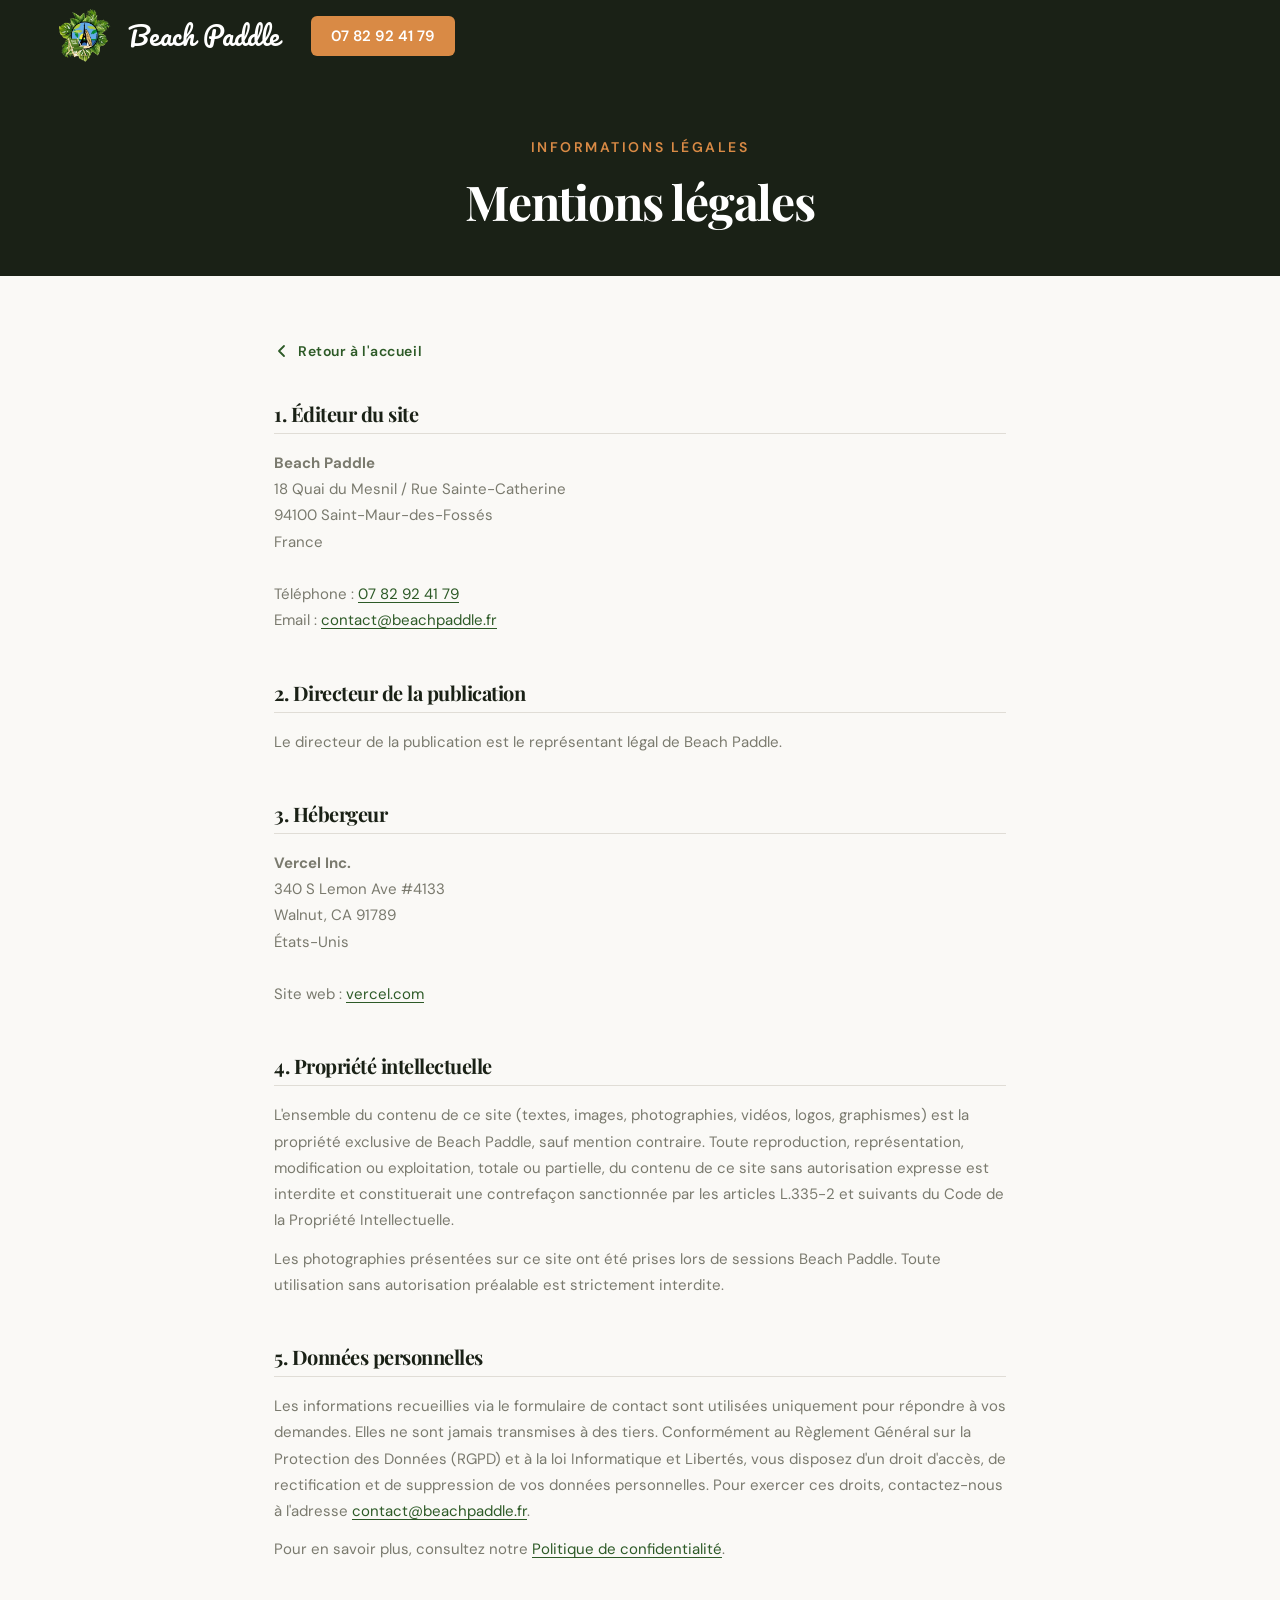
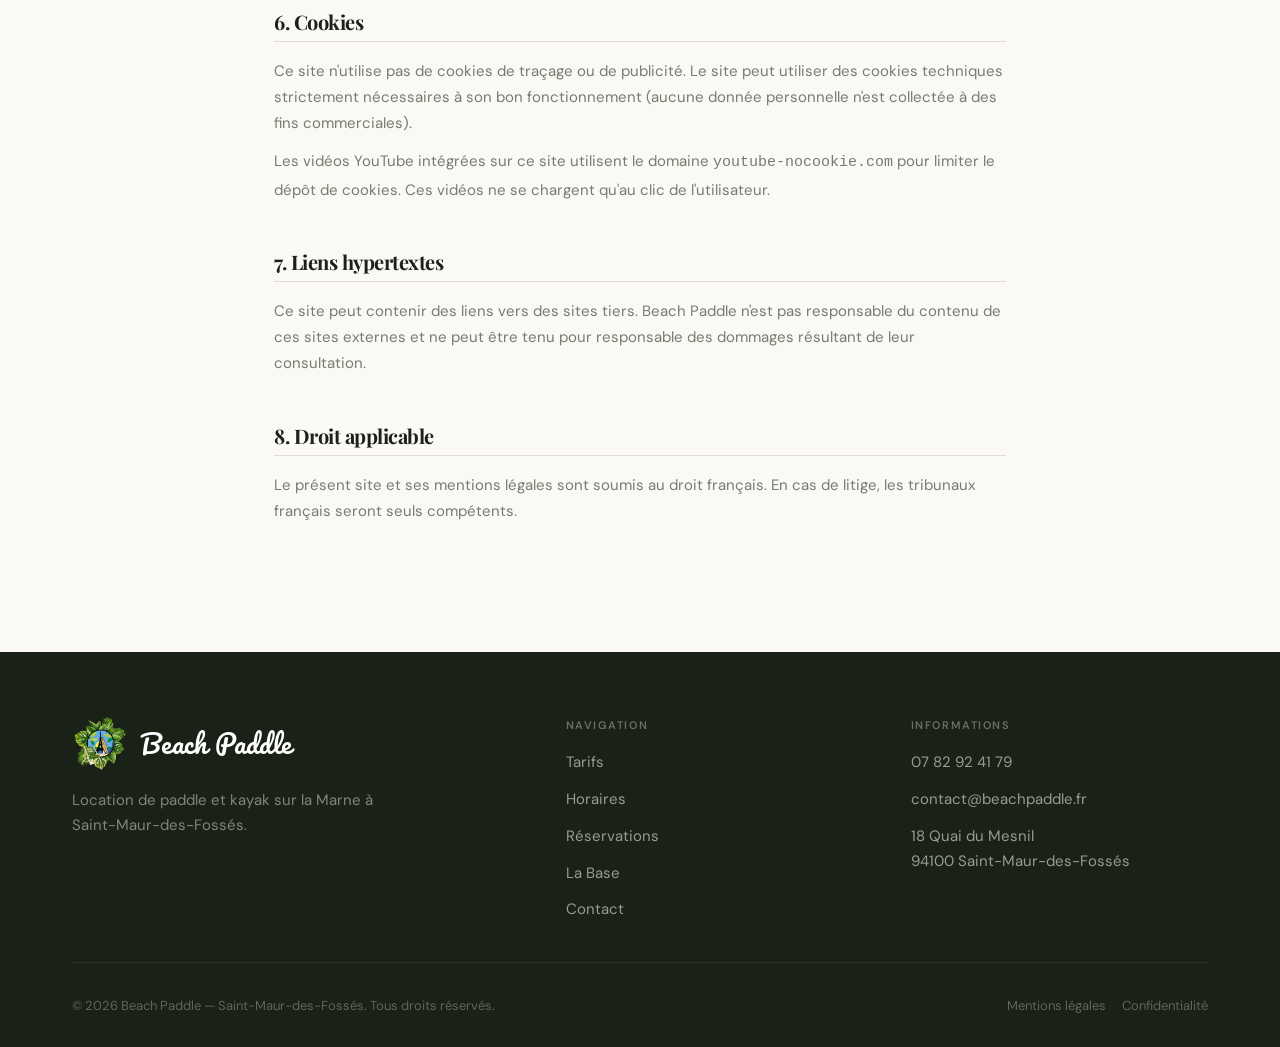
==== commit 9047bc70: "Optimize images: convert to WebP (258MB → 23MB, -91%) + add width/height/preload - 82 images convert" ====
--- a/mentions-legales.html
+++ b/mentions-legales.html
@@ -95,7 +95,7 @@
   <nav class="nav" id="nav" role="navigation" aria-label="Navigation principale">
     <div class="nav-inner">
       <a href="/" class="nav-logo" aria-label="Beach Paddle — Accueil">
-        <img src="Image Beach Paddle/New logo nobg.png" alt="Beach Paddle" width="44" height="44">
+        <img src="Image Beach Paddle/New logo nobg.webp" alt="Beach Paddle" width="44" height="44" loading="lazy">
         <span class="nav-logo-text">Beach Paddle</span>
       </a>
       <a href="tel:0782924179" class="nav-cta" aria-label="Appeler Beach Paddle">
@@ -184,7 +184,7 @@
       <div class="footer-top">
         <div class="footer-brand">
           <div class="footer-logo">
-            <img src="Image Beach Paddle/New logo nobg.png" alt="Beach Paddle" width="40" height="40">
+            <img src="Image Beach Paddle/New logo nobg.webp" alt="Beach Paddle" width="40" height="40" loading="lazy">
             <span class="footer-logo-text">Beach Paddle</span>
           </div>
           <p class="footer-tagline">
